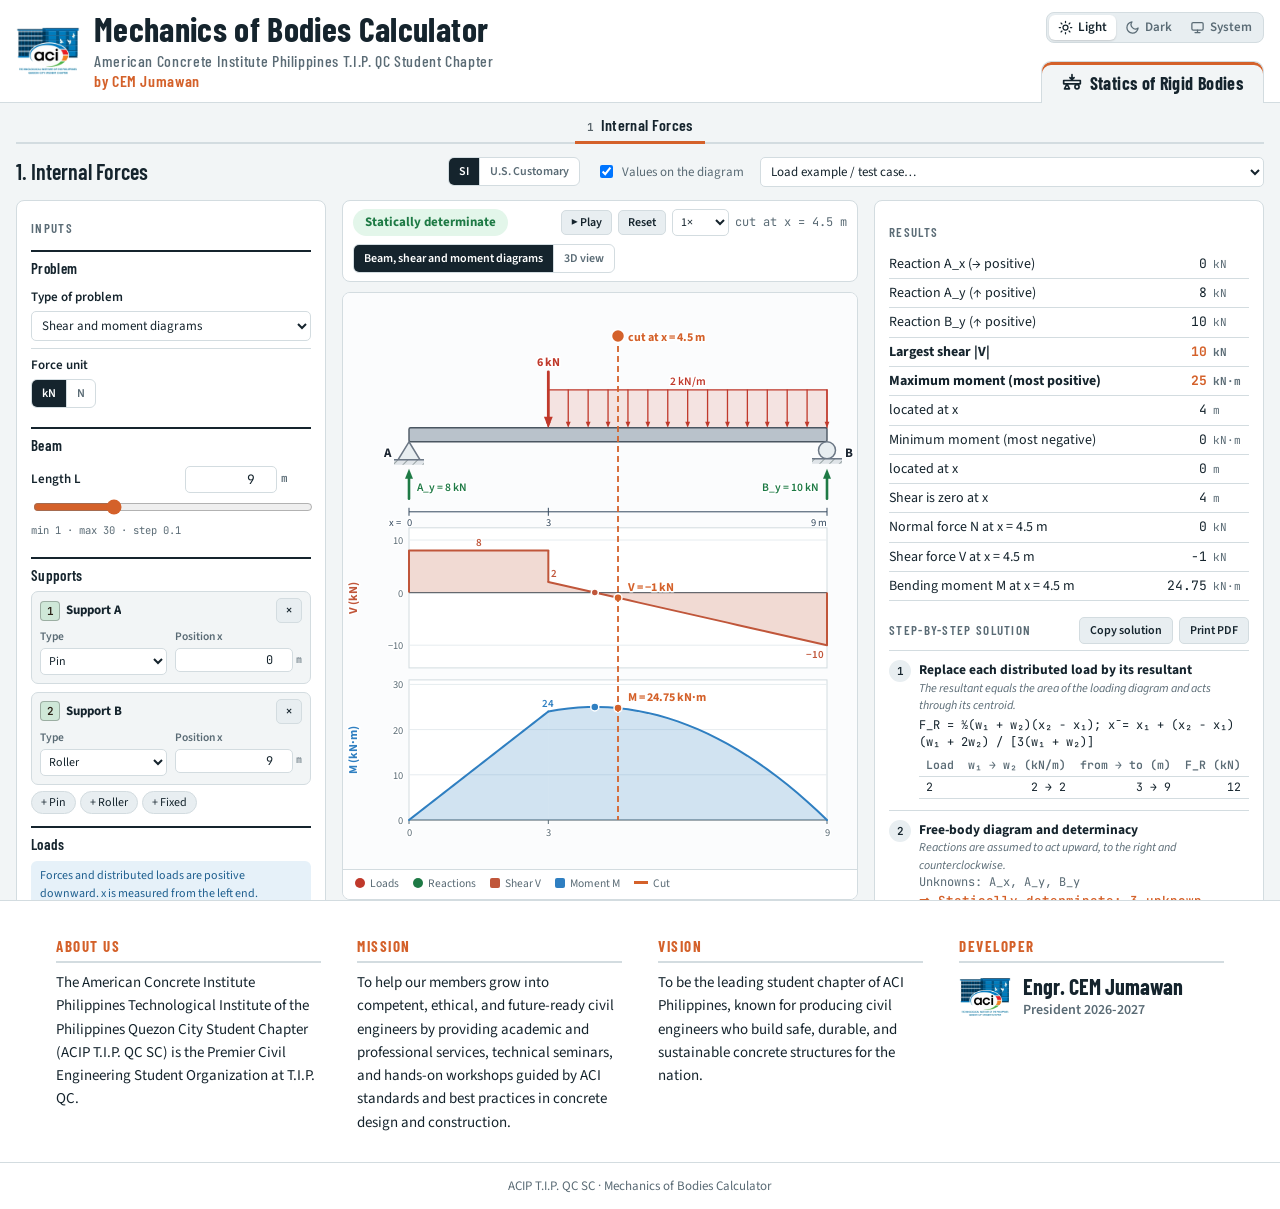
==== index.html @ 612874cf "Shell, shared kit and the Internal Forces pilot module Shell page with the ACIP T.I.P. QC SC brandin" ====
<!DOCTYPE html>
<html lang="en" data-theme="light">
<head>
<meta charset="utf-8">
<meta name="viewport" content="width=device-width, initial-scale=1, viewport-fit=cover">
<script>
/* Theme: light by default; the viewer can pick Dark or System (follows the device). */
(function () { var m = 'light'; try { m = localStorage.getItem('mob.theme') || 'light'; } catch (e) {}
  if (m === 'system') document.documentElement.removeAttribute('data-theme');
  else document.documentElement.setAttribute('data-theme', m === 'dark' ? 'dark' : 'light'); })();
</script>
<title>Mechanics of Bodies Calculator</title>
<link rel="preconnect" href="https://fonts.googleapis.com">
<link rel="preconnect" href="https://fonts.gstatic.com" crossorigin>
<link rel="stylesheet" href="https://fonts.googleapis.com/css2?family=Barlow+Condensed:wght@500;600;700&family=Source+Sans+3:wght@400;600;700&display=swap">
<style>
:root {
  --paper: #f2f5f6; --panel: #ffffff; --ink: #15242d; --muted: #5a6b75; --rule: #d3dce0;
  --accent: #d4612a; --accent-ink: #ffffff; --tab-bg: #e8eef1;
  --f-display: "Barlow Condensed", "Arial Narrow", Arial, sans-serif;
  --f-body: "Source Sans 3", "Segoe UI", system-ui, sans-serif;
  color-scheme: light;
}
@media (prefers-color-scheme: dark) {
  :root:not([data-theme="light"]) {
    --paper: #0e161b; --panel: #142029; --ink: #e1eaee; --muted: #93a5af; --rule: #263642;
    --accent: #f08a50; --accent-ink: #1a0d05; --tab-bg: #1c2b36; color-scheme: dark;
  }
}
:root[data-theme="dark"] {
  --paper: #0e161b; --panel: #142029; --ink: #e1eaee; --muted: #93a5af; --rule: #263642;
  --accent: #f08a50; --accent-ink: #1a0d05; --tab-bg: #1c2b36; color-scheme: dark;
}
* { box-sizing: border-box; }
html, body { margin: 0; }
body { background: var(--paper); color: var(--ink); font-family: var(--f-body); }
/* The header and solver fill the first screen; the footer sits below it. */
.shell { display: flex; flex-direction: column; height: 100vh; height: 100dvh; }
header.app {
  display: flex; align-items: center; gap: 12px 20px; flex-wrap: wrap;
  padding: 12px max(16px, env(safe-area-inset-right, 0px)) 0 max(16px, env(safe-area-inset-left, 0px));
  padding-top: max(12px, env(safe-area-inset-top, 0px));
  background: var(--panel); border-bottom: 1px solid var(--rule);
}
.brand { display: flex; align-items: center; gap: 14px; min-width: 0; padding-bottom: 12px; margin-right: auto; }
.brand img { flex: none; width: 64px; height: 64px; display: block; object-fit: contain; }
.brand h1 { margin: 0; font-family: var(--f-display); font-weight: 700; font-size: clamp(22px, 3vw, 34px); line-height: 1.02; letter-spacing: 0.01em; text-wrap: balance; }
.brand p.by { margin-top: 1px; color: var(--accent); font-weight: 600; }
.brand p { margin: 4px 0 0; font-family: var(--f-display); font-weight: 500; font-size: clamp(13px, 1.4vw, 16px); letter-spacing: 0.04em; color: var(--muted); }
.side { flex: 1 1 auto; display: flex; flex-direction: column; align-items: flex-end; justify-content: space-between; gap: 10px; align-self: stretch; }
.theme { display: inline-flex; border: 1px solid var(--rule); border-radius: 8px; padding: 2px; background: var(--tab-bg); }
.theme button {
  display: inline-flex; align-items: center; gap: 5px; border: 0; border-radius: 6px; background: transparent;
  color: var(--muted); font: 600 13px/1 var(--f-body); padding: 5px 9px; cursor: pointer;
}
.theme button svg { width: 15px; height: 15px; flex: none; }
.theme button:hover { color: var(--ink); }
.theme button[aria-checked="true"] { background: var(--panel); color: var(--ink); box-shadow: 0 1px 2px rgba(0,0,0,.15); }
.theme button:focus-visible { outline: 2px solid var(--accent); outline-offset: 1px; }
nav.disc { display: flex; gap: 6px; align-self: flex-end; }
nav.disc button[hidden] { display: none; }
nav.disc button {
  font-family: var(--f-display); font-weight: 700; font-size: 18px; letter-spacing: 0.02em;
  border: 1px solid var(--rule); border-bottom: 0; border-radius: 10px 10px 0 0;
  background: var(--tab-bg); color: var(--muted); padding: 10px 20px 9px; cursor: pointer;
  display: flex; align-items: center; gap: 8px; position: relative; top: 1px;
}
nav.disc button svg { width: 20px; height: 20px; flex: none; }
nav.disc button:hover { color: var(--ink); }
nav.disc button[aria-selected="true"] { background: var(--paper); color: var(--ink); box-shadow: inset 0 3px 0 var(--accent); }
nav.disc button:focus-visible { outline: 2px solid var(--accent); outline-offset: 2px; }
nav.disc .short { display: none; }
/* Wide screens: the theme switch sits in the top-right corner, so the discipline tabs can wrap onto their own row. */
@media (min-width: 721px) {
  header.app { position: relative; }
  .theme { position: absolute; top: max(12px, env(safe-area-inset-top, 0px)); right: max(16px, env(safe-area-inset-right, 0px)); }
  .brand { max-width: calc(100% - 290px); }
  .side { justify-content: flex-end; min-height: 40px; }
}
@media (max-width: 1240px) { nav.disc button { font-size: 16px; padding: 9px 13px 8px; } }
main { flex: 1; position: relative; min-height: 0; }
main iframe { position: absolute; inset: 0; width: 100%; height: 100%; border: 0; display: block; background: var(--paper); }
main iframe[hidden] { display: none; }
footer.site { background: var(--panel); border-top: 1px solid var(--rule); color: var(--ink); }
footer.site .inner {
  max-width: 1200px; margin: 0 auto; display: grid; gap: 28px 36px;
  grid-template-columns: repeat(auto-fit, minmax(240px, 1fr));
  padding: 36px max(16px, env(safe-area-inset-right, 0px)) 28px max(16px, env(safe-area-inset-left, 0px));
}
footer.site section { min-width: 0; }
footer.site h2 {
  margin: 0 0 8px; font-family: var(--f-display); font-weight: 700; font-size: 15px;
  letter-spacing: 0.1em; text-transform: uppercase; color: var(--accent);
  padding-bottom: 6px; border-bottom: 2px solid var(--rule);
}
footer.site p { margin: 0; font-size: 15px; line-height: 1.55; color: var(--ink); }
footer.site .dev { display: flex; align-items: center; gap: 12px; }
footer.site .dev img { flex: none; width: 52px; height: 52px; object-fit: contain; }
footer.site .dev .name { font-family: var(--f-display); font-weight: 700; font-size: 22px; line-height: 1.1; }
footer.site .dev .role { color: var(--muted); font-weight: 600; font-size: 14px; margin-top: 2px; }
footer.site .base {
  border-top: 1px solid var(--rule); color: var(--muted); font-size: 13px; text-align: center;
  padding: 14px 16px calc(14px + env(safe-area-inset-bottom, 0px));
}
@media (max-width: 720px) {
  .brand img { width: 52px; height: 52px; }
  .side { width: 100%; }
  nav.disc { width: 100%; }
  nav.disc button { flex: 1; justify-content: center; font-size: 16px; padding: 9px 8px 8px; white-space: nowrap; }
  nav.disc button svg { display: none; }
  nav.disc .full { display: none; } nav.disc .short { display: inline; }
  .shell { height: auto; min-height: 100dvh; }
  /* On phones the solver frame is sized to its whole content (see fitFrames below), so the page
     scrolls as one and the footer follows the solver. A swipe inside a frame never scrolls the
     page on iOS or Android, so a fixed-height frame hid the footer. */
  main { flex: none; height: auto; }
  main iframe { position: static; height: 80vh; height: 80dvh; }
  footer.site .inner { padding-top: 28px; gap: 24px; }
}
</style>
</head>
<body>
<div class="shell">
<header class="app">
  <div class="brand">
    <img src="logo.png" width="64" height="64" alt="ACI Philippines T.I.P. Quezon City Student Chapter logo">
    <div>
      <h1>Mechanics of Bodies Calculator</h1>
      <p>American Concrete Institute Philippines T.I.P. QC Student Chapter</p>
      <p class="by">by CEM Jumawan</p>
    </div>
  </div>
  <div class="side">
  <div class="theme" role="radiogroup" aria-label="Colour theme">
    <button type="button" role="radio" data-mode="light" aria-checked="false" title="Light theme">
      <svg viewBox="0 0 24 24" fill="none" stroke="currentColor" stroke-width="2" stroke-linecap="round" aria-hidden="true"><circle cx="12" cy="12" r="4"/><path d="M12 2v2M12 20v2M4.9 4.9l1.4 1.4M17.7 17.7l1.4 1.4M2 12h2M20 12h2M4.9 19.1l1.4-1.4M17.7 6.3l1.4-1.4"/></svg>Light</button>
    <button type="button" role="radio" data-mode="dark" aria-checked="false" title="Dark theme">
      <svg viewBox="0 0 24 24" fill="none" stroke="currentColor" stroke-width="2" stroke-linecap="round" stroke-linejoin="round" aria-hidden="true"><path d="M21 12.8A9 9 0 1 1 11.2 3a7 7 0 0 0 9.8 9.8z"/></svg>Dark</button>
    <button type="button" role="radio" data-mode="system" aria-checked="false" title="Follow the device setting">
      <svg viewBox="0 0 24 24" fill="none" stroke="currentColor" stroke-width="2" stroke-linecap="round" stroke-linejoin="round" aria-hidden="true"><rect x="3" y="4" width="18" height="12" rx="2"/><path d="M8 20h8M12 16v4"/></svg>System</button>
  </div>
  <nav class="disc" role="tablist" aria-label="Discipline">
    <button role="tab" id="tab-statics" aria-controls="pane-statics" data-pane="statics">
      <svg viewBox="0 0 24 24" fill="none" stroke="currentColor" stroke-width="2" stroke-linecap="round" stroke-linejoin="round" aria-hidden="true"><path d="M2 9h20v4H2z"/><path d="M6 13l-3 6h6z"/><circle cx="18" cy="16.5" r="2.5"/><path d="M12 2v6m-2.5-2.5L12 8l2.5-2.5"/></svg>
      <span class="full">Statics of Rigid Bodies</span><span class="short">Statics</span>
    </button>
    <button role="tab" id="tab-dynamics" aria-controls="pane-dynamics" data-pane="dynamics" hidden>
      <svg viewBox="0 0 24 24" fill="none" stroke="currentColor" stroke-width="2" stroke-linecap="round" stroke-linejoin="round" aria-hidden="true"><circle cx="8" cy="15" r="5"/><path d="M14 6h8M16 10h6M3 21h18"/><path d="M19 3.5L22 6l-3 2.5"/></svg>
      <span class="full">Dynamics of Rigid Bodies</span><span class="short">Dynamics</span>
    </button>
    <button role="tab" id="tab-mdb" aria-controls="pane-mdb" data-pane="mdb" hidden>
      <svg viewBox="0 0 24 24" fill="none" stroke="currentColor" stroke-width="2" stroke-linecap="round" stroke-linejoin="round" aria-hidden="true"><path d="M3 8c6 5 12 5 18 0"/><path d="M3 12c6 5 12 5 18 0"/><path d="M3 8v4M21 8v4"/><path d="M12 15v6m-2.5-2.5L12 21l2.5-2.5"/></svg>
      <span class="full">Mechanics of Deformable Bodies</span><span class="short">Deformable</span>
    </button>
  </nav>
  </div>
</header>
<main>
  <iframe id="pane-statics" role="tabpanel" aria-labelledby="tab-statics" title="Statics of Rigid Bodies solver" data-src="st/index.html" hidden></iframe>
  <iframe id="pane-dynamics" role="tabpanel" aria-labelledby="tab-dynamics" title="Dynamics of Rigid Bodies solver" data-src="dy/index.html" hidden></iframe>
  <iframe id="pane-mdb" role="tabpanel" aria-labelledby="tab-mdb" title="Mechanics of Deformable Bodies solver" data-src="md/index.html" hidden></iframe>
</main>
</div>
<footer class="site">
  <div class="inner">
    <section aria-labelledby="ft-about">
      <h2 id="ft-about">About Us</h2>
      <p>The American Concrete Institute Philippines Technological Institute of the Philippines Quezon City Student Chapter (ACIP T.I.P. QC SC) is the Premier Civil Engineering Student Organization at T.I.P. QC.</p>
    </section>
    <section aria-labelledby="ft-mission">
      <h2 id="ft-mission">Mission</h2>
      <p>To help our members grow into competent, ethical, and future-ready civil engineers by providing academic and professional services, technical seminars, and hands-on workshops guided by ACI standards and best practices in concrete design and construction.</p>
    </section>
    <section aria-labelledby="ft-vision">
      <h2 id="ft-vision">Vision</h2>
      <p>To be the leading student chapter of ACI Philippines, known for producing civil engineers who build safe, durable, and sustainable concrete structures for the nation.</p>
    </section>
    <section aria-labelledby="ft-dev">
      <h2 id="ft-dev">Developer</h2>
      <div class="dev">
        <img src="logo.png" width="52" height="52" alt="">
        <div>
          <div class="name">Engr. CEM Jumawan</div>
          <div class="role">President 2026-2027</div>
        </div>
      </div>
    </section>
  </div>
  <div class="base">ACIP T.I.P. QC SC · Mechanics of Bodies Calculator</div>
</footer>
<script>
(function () {
  'use strict';
  var KEY = 'mob.tab';
  // A discipline tab stays hidden until its solver is built.
  var tabs = Array.prototype.slice.call(document.querySelectorAll('nav.disc button')).filter(function (b) { return !b.hidden; });
  var ids = tabs.map(function (b) { return b.dataset.pane; });
  function store(v) { try { localStorage.setItem(KEY, v); } catch (e) {} }
  function stored() { try { return localStorage.getItem(KEY); } catch (e) { return null; } }

  // Pass the page theme (light/dark override) to the embedded solvers.
  function syncTheme(fr) {
    try {
      var d = fr.contentDocument && fr.contentDocument.documentElement; if (!d) return;
      var t = document.documentElement.getAttribute('data-theme');
      if (t) d.setAttribute('data-theme', t); else d.removeAttribute('data-theme');
    } catch (e) {}
  }
  function frames() { return Array.prototype.slice.call(document.querySelectorAll('main iframe')); }

  // Phones: grow the visible solver frame to the height of its content, so the solver scrolls with
  // the page and About Us / Mission / Vision / Developer are reached by scrolling down.
  var phone = window.matchMedia('(max-width: 720px)');
  function fit(fr) {
    try {
      var d = fr.contentDocument; if (!d || !d.documentElement || !d.body) return;
      // The solvers size some panels with vh; inside a content-sized frame that would track the
      // frame, so hand them the phone's own viewport height instead.
      d.documentElement.style.setProperty('--vh', (window.innerHeight / 100) + 'px');
      if (!phone.matches) { fr.style.height = ''; return; }
      if (fr.hidden) return;
      var h = Math.ceil(d.documentElement.getBoundingClientRect().height);
      if (h > 0 && Math.abs(h - fr.offsetHeight) > 1) fr.style.height = h + 'px';
    } catch (e) {}
  }
  function fitFrames() { frames().forEach(fit); }
  function watch(fr) {
    try {
      var w = fr.contentWindow, d = fr.contentDocument;
      if (!w || !d || fr._watched === d) return;
      fr._watched = d;
      if (w.ResizeObserver) new w.ResizeObserver(function () { fit(fr); }).observe(d.body);
      fit(fr);
    } catch (e) {}
  }
  window.addEventListener('resize', fitFrames);
  if (phone.addEventListener) phone.addEventListener('change', fitFrames); else if (phone.addListener) phone.addListener(fitFrames);

  function select(id) {
    if (ids.indexOf(id) < 0) id = ids[0];
    tabs.forEach(function (b) {
      var on = b.dataset.pane === id;
      b.setAttribute('aria-selected', on ? 'true' : 'false');
      b.tabIndex = on ? 0 : -1;
    });
    frames().forEach(function (fr) {
      var on = fr.id === 'pane-' + id;
      if (on && !fr.getAttribute('src')) {
        fr.addEventListener('load', function () { syncTheme(fr); watch(fr); });
        fr.setAttribute('src', fr.dataset.src);
      }
      fr.hidden = !on;
      if (on) { try { fr.contentWindow && fr.contentWindow.dispatchEvent(new Event('resize')); } catch (e) {} fit(fr); }
    });
    store(id);
    if (location.hash !== '#' + id) { try { history.replaceState(null, '', '#' + id); } catch (e) {} }
  }

  tabs.forEach(function (b, i) {
    b.addEventListener('click', function () { select(b.dataset.pane); });
    b.addEventListener('keydown', function (e) {
      if (e.key !== 'ArrowRight' && e.key !== 'ArrowLeft') return;
      var n = tabs[(i + (e.key === 'ArrowRight' ? 1 : tabs.length - 1)) % tabs.length];
      n.focus(); select(n.dataset.pane);
    });
  });
  // Theme switcher: Light (default), Dark, or System (follows the device).
  var THEME_KEY = 'mob.theme';
  var modeBtns = Array.prototype.slice.call(document.querySelectorAll('.theme button'));
  function themeMode() { var m = null; try { m = localStorage.getItem(THEME_KEY); } catch (e) {} return (m === 'dark' || m === 'system') ? m : 'light'; }
  function setTheme(m, save) {
    var de = document.documentElement;
    if (m === 'system') de.removeAttribute('data-theme'); else de.setAttribute('data-theme', m);
    modeBtns.forEach(function (b) { var on = b.dataset.mode === m; b.setAttribute('aria-checked', on ? 'true' : 'false'); b.tabIndex = on ? 0 : -1; });
    if (save) { try { localStorage.setItem(THEME_KEY, m); } catch (e) {} }
  }
  modeBtns.forEach(function (b, i) {
    b.addEventListener('click', function () { setTheme(b.dataset.mode, true); });
    b.addEventListener('keydown', function (e) {
      if (e.key !== 'ArrowRight' && e.key !== 'ArrowLeft') return;
      e.preventDefault();
      var n = modeBtns[(i + (e.key === 'ArrowRight' ? 1 : modeBtns.length - 1)) % modeBtns.length];
      n.focus(); setTheme(n.dataset.mode, true);
    });
  });
  setTheme(themeMode(), false);

  new MutationObserver(function () { frames().forEach(syncTheme); })
    .observe(document.documentElement, { attributes: true, attributeFilter: ['data-theme'] });

  // The solvers hand generated PDFs to this page, which owns the viewer's download permission.
  // The PDF arrives as a Blob made inside the solver's frame; copy it into a Blob of this page
  // first, because the viewer's save call does not accept objects from another frame.
  window.MOB_save = async function (filename, blob) {
    var d = null;
    try { if (window.claude && typeof window.claude.use === 'function') d = await window.claude.use('downloads'); } catch (e) { d = null; }
    if (!d) return { status: 'none' };
    var buf = await blob.arrayBuffer();
    var tries = [
      function () { return new Blob([new Uint8Array(buf)], { type: 'application/pdf' }); },
      function () { var u = new Uint8Array(buf.byteLength); u.set(new Uint8Array(buf)); return u.buffer; }
    ];
    var code = 'unavailable';
    for (var i = 0; i < tries.length; i++) {
      try { await d.save({ filename: filename, data: tries[i]() }); return { status: 'saved' }; }
      catch (e) {
        code = (e && e.code) || 'unavailable';
        if (code === 'declined' || code === 'rate_limited') return { status: 'declined', code: code };
        if (code !== 'bad_request' && code !== 'transform_error') break;
      }
    }
    return { status: 'failed', code: code };
  };

  // Last resort: a plain download link clicked from this page.
  window.MOB_link = function (filename, blob) {
    try {
      var url = URL.createObjectURL(new Blob([blob], { type: 'application/pdf' }));
      var a = document.createElement('a'); a.href = url; a.download = filename; a.rel = 'noopener';
      document.body.appendChild(a); a.click(); a.remove();
      setTimeout(function () { URL.revokeObjectURL(url); }, 60000);
      return true;
    } catch (e) { return false; }
  };

  var start = (location.hash || '').slice(1) || stored() || ids[0];
  select(start);
})();
</script>
</body>
</html>
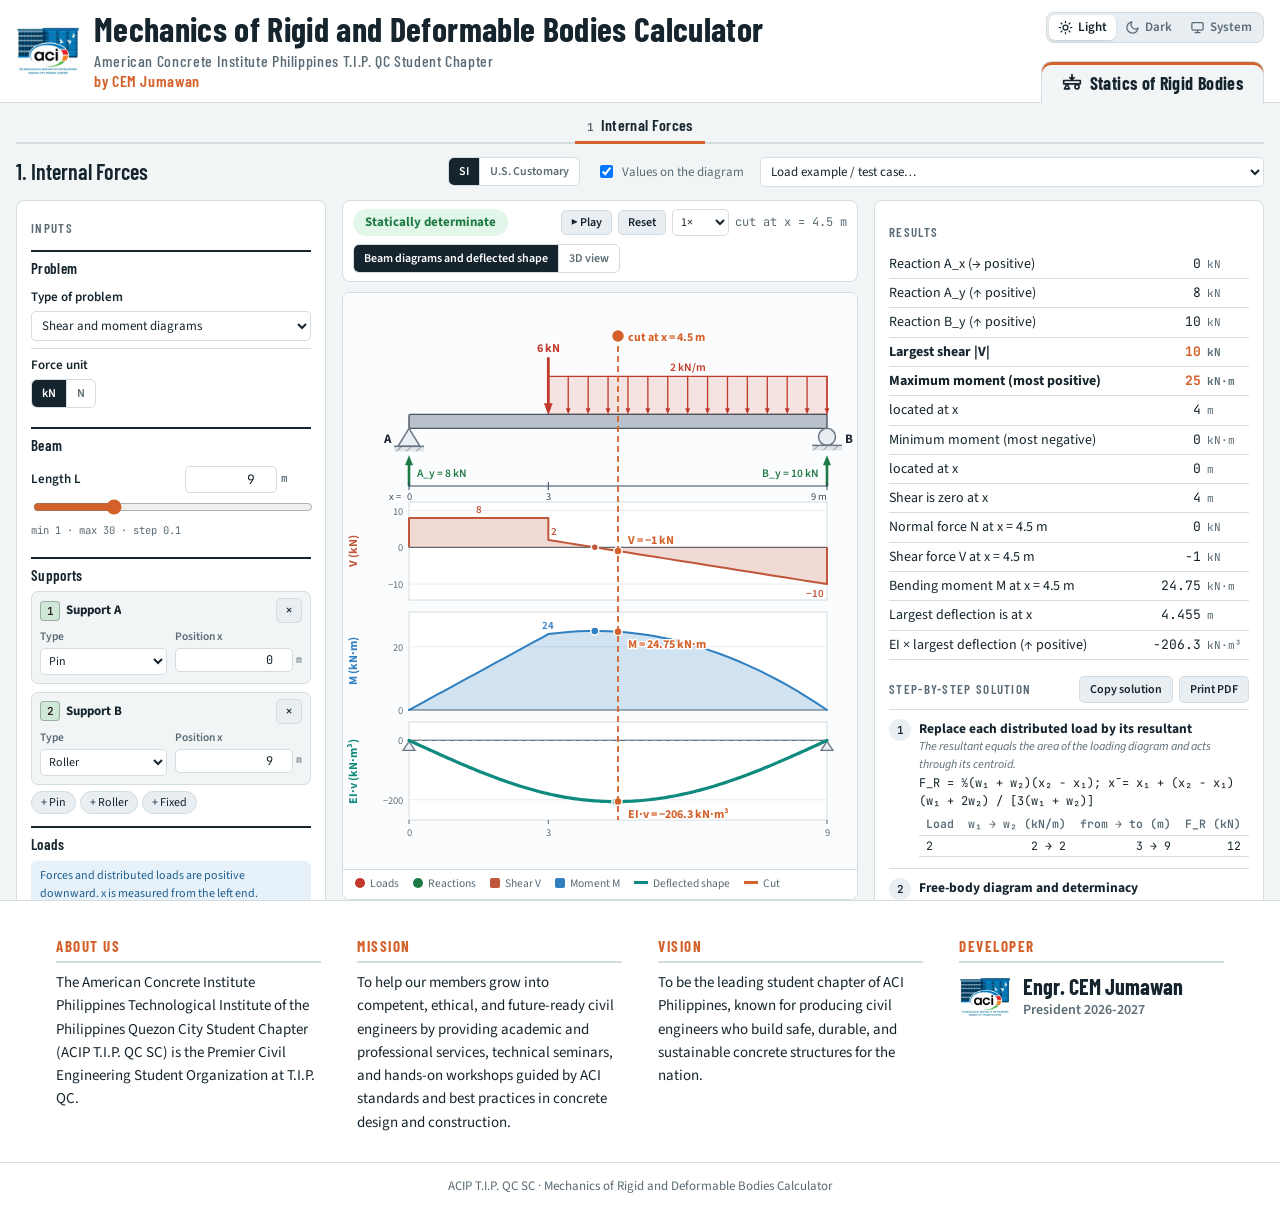
==== commit 95d7ff31: "Rename to Mechanics of Rigid and Deformable Bodies Calculator; add the deflected shape and its anima" ====
--- a/index.html
+++ b/index.html
@@ -9,7 +9,7 @@
   if (m === 'system') document.documentElement.removeAttribute('data-theme');
   else document.documentElement.setAttribute('data-theme', m === 'dark' ? 'dark' : 'light'); })();
 </script>
-<title>Mechanics of Bodies Calculator</title>
+<title>Mechanics of Rigid and Deformable Bodies Calculator</title>
 <link rel="preconnect" href="https://fonts.googleapis.com">
 <link rel="preconnect" href="https://fonts.gstatic.com" crossorigin>
 <link rel="stylesheet" href="https://fonts.googleapis.com/css2?family=Barlow+Condensed:wght@500;600;700&family=Source+Sans+3:wght@400;600;700&display=swap">
@@ -125,7 +125,7 @@
   <div class="brand">
     <img src="logo.png" width="64" height="64" alt="ACI Philippines T.I.P. Quezon City Student Chapter logo">
     <div>
-      <h1>Mechanics of Bodies Calculator</h1>
+      <h1>Mechanics of Rigid and Deformable Bodies Calculator</h1>
       <p>American Concrete Institute Philippines T.I.P. QC Student Chapter</p>
       <p class="by">by CEM Jumawan</p>
     </div>
@@ -186,7 +186,7 @@
       </div>
     </section>
   </div>
-  <div class="base">ACIP T.I.P. QC SC · Mechanics of Bodies Calculator</div>
+  <div class="base">ACIP T.I.P. QC SC · Mechanics of Rigid and Deformable Bodies Calculator</div>
 </footer>
 <script>
 (function () {
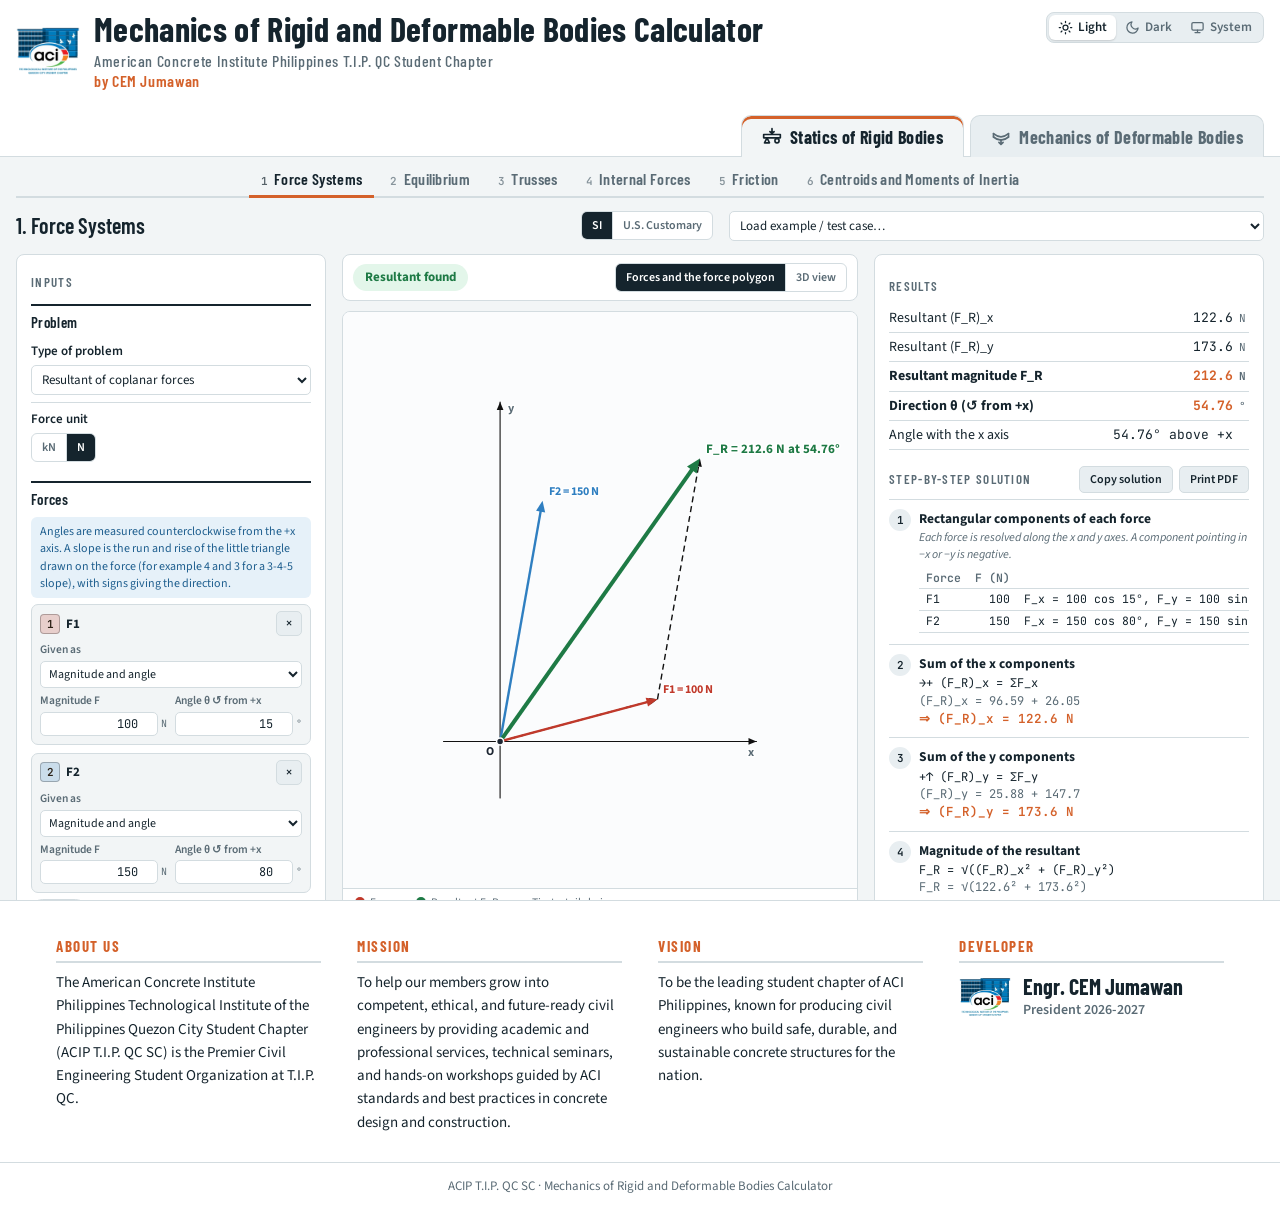
==== commit 45f3e905: "Add Mechanics of Deformable Bodies tab with Simple Stress and Strain Co-Authored-By: Claude Opus 5.5" ====
--- a/index.html
+++ b/index.html
@@ -148,7 +148,7 @@
       <svg viewBox="0 0 24 24" fill="none" stroke="currentColor" stroke-width="2" stroke-linecap="round" stroke-linejoin="round" aria-hidden="true"><circle cx="8" cy="15" r="5"/><path d="M14 6h8M16 10h6M3 21h18"/><path d="M19 3.5L22 6l-3 2.5"/></svg>
       <span class="full">Dynamics of Rigid Bodies</span><span class="short">Dynamics</span>
     </button>
-    <button role="tab" id="tab-mdb" aria-controls="pane-mdb" data-pane="mdb" hidden>
+    <button role="tab" id="tab-mdb" aria-controls="pane-mdb" data-pane="mdb">
       <svg viewBox="0 0 24 24" fill="none" stroke="currentColor" stroke-width="2" stroke-linecap="round" stroke-linejoin="round" aria-hidden="true"><path d="M3 8c6 5 12 5 18 0"/><path d="M3 12c6 5 12 5 18 0"/><path d="M3 8v4M21 8v4"/><path d="M12 15v6m-2.5-2.5L12 21l2.5-2.5"/></svg>
       <span class="full">Mechanics of Deformable Bodies</span><span class="short">Deformable</span>
     </button>
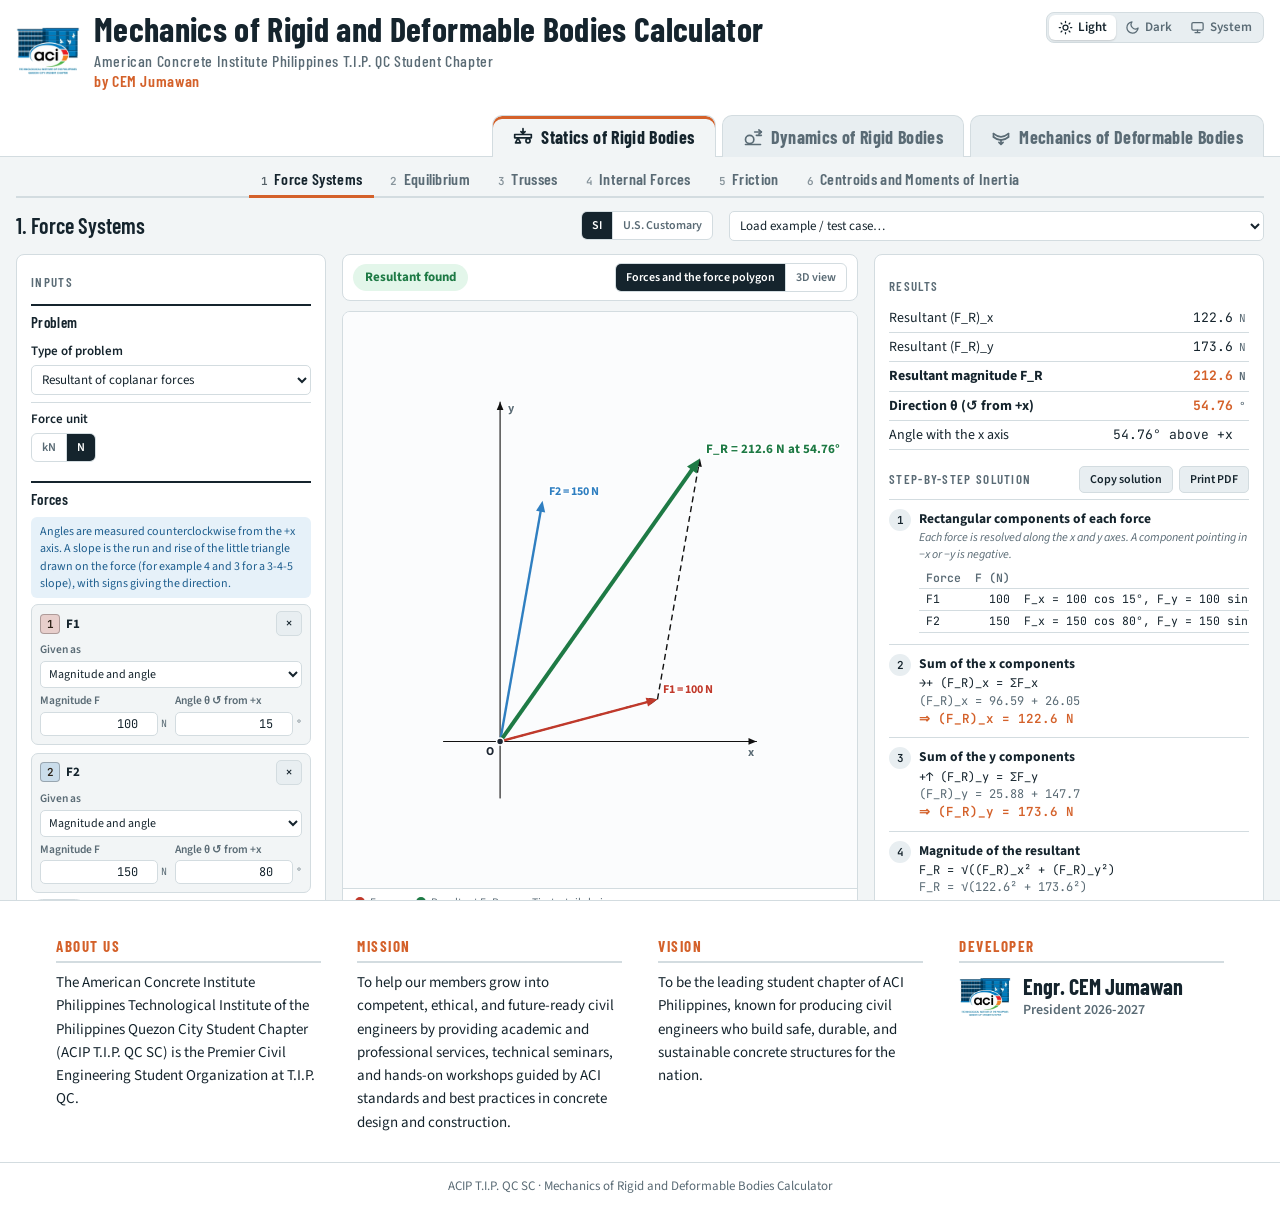
==== commit aabfb571: "Add Dynamics tab with Rectilinear Kinematics and Curvilinear Motion and Projectiles" ====
--- a/index.html
+++ b/index.html
@@ -144,7 +144,7 @@
       <svg viewBox="0 0 24 24" fill="none" stroke="currentColor" stroke-width="2" stroke-linecap="round" stroke-linejoin="round" aria-hidden="true"><path d="M2 9h20v4H2z"/><path d="M6 13l-3 6h6z"/><circle cx="18" cy="16.5" r="2.5"/><path d="M12 2v6m-2.5-2.5L12 8l2.5-2.5"/></svg>
       <span class="full">Statics of Rigid Bodies</span><span class="short">Statics</span>
     </button>
-    <button role="tab" id="tab-dynamics" aria-controls="pane-dynamics" data-pane="dynamics" hidden>
+    <button role="tab" id="tab-dynamics" aria-controls="pane-dynamics" data-pane="dynamics">
       <svg viewBox="0 0 24 24" fill="none" stroke="currentColor" stroke-width="2" stroke-linecap="round" stroke-linejoin="round" aria-hidden="true"><circle cx="8" cy="15" r="5"/><path d="M14 6h8M16 10h6M3 21h18"/><path d="M19 3.5L22 6l-3 2.5"/></svg>
       <span class="full">Dynamics of Rigid Bodies</span><span class="short">Dynamics</span>
     </button>
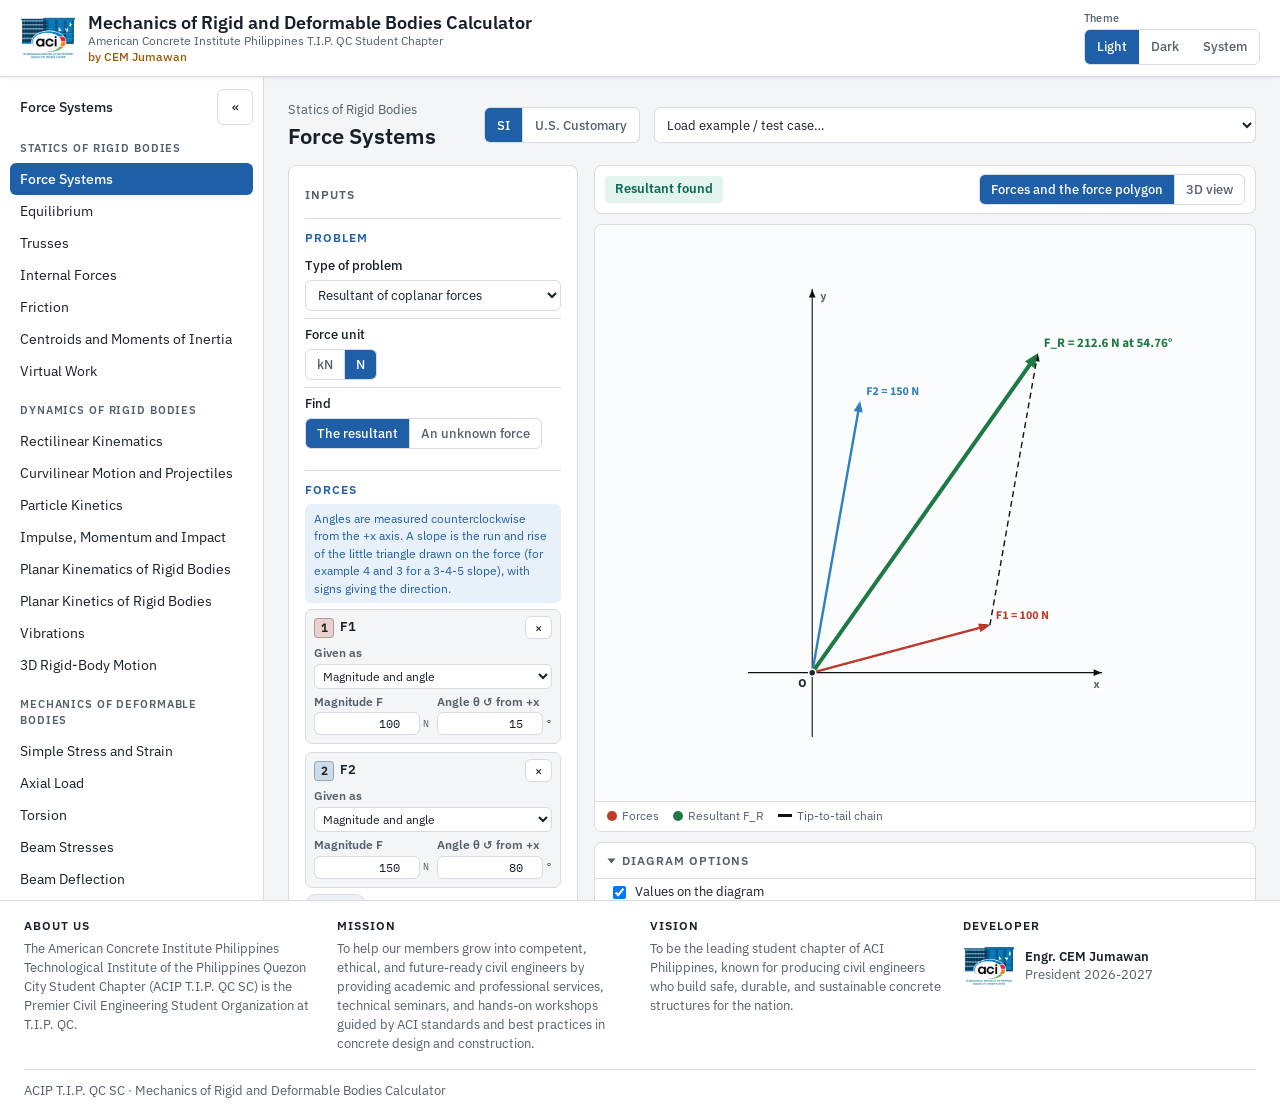
==== commit ce052246: "Restyle the header and interface after the Structural Analysis and Design Calculator Compact header " ====
--- a/index.html
+++ b/index.html
@@ -10,191 +10,220 @@
   else document.documentElement.setAttribute('data-theme', m === 'dark' ? 'dark' : 'light'); })();
 </script>
 <title>Mechanics of Rigid and Deformable Bodies Calculator</title>
-<link rel="preconnect" href="https://fonts.googleapis.com">
-<link rel="preconnect" href="https://fonts.gstatic.com" crossorigin>
-<link rel="stylesheet" href="https://fonts.googleapis.com/css2?family=Barlow+Condensed:wght@500;600;700&family=Source+Sans+3:wght@400;600;700&display=swap">
+<link rel="icon" type="image/png" href="logo.png">
 <style>
+/* IBM Plex, the typeface of the Structural Analysis and Design Calculator (vendor/fonts, SIL OFL). */
+@font-face{font-family:'IBM Plex Sans';font-style:normal;font-weight:400;font-display:swap;src:url('vendor/fonts/ibm-plex-sans-latin-400-normal.woff2') format('woff2');unicode-range:U+0000-00FF,U+0131,U+0152-0153,U+02BB-02BC,U+02C6,U+02DA,U+02DC,U+2000-206F,U+20AC,U+2122,U+2191,U+2193,U+2212,U+2215,U+FEFF,U+FFFD}
+@font-face{font-family:'IBM Plex Sans';font-style:normal;font-weight:500;font-display:swap;src:url('vendor/fonts/ibm-plex-sans-latin-500-normal.woff2') format('woff2');unicode-range:U+0000-00FF,U+0131,U+0152-0153,U+02BB-02BC,U+02C6,U+02DA,U+02DC,U+2000-206F,U+20AC,U+2122,U+2191,U+2193,U+2212,U+2215,U+FEFF,U+FFFD}
+@font-face{font-family:'IBM Plex Sans';font-style:normal;font-weight:600;font-display:swap;src:url('vendor/fonts/ibm-plex-sans-latin-600-normal.woff2') format('woff2');unicode-range:U+0000-00FF,U+0131,U+0152-0153,U+02BB-02BC,U+02C6,U+02DA,U+02DC,U+2000-206F,U+20AC,U+2122,U+2191,U+2193,U+2212,U+2215,U+FEFF,U+FFFD}
 :root {
-  --paper: #f2f5f6; --panel: #ffffff; --ink: #15242d; --muted: #5a6b75; --rule: #d3dce0;
-  --accent: #d4612a; --accent-ink: #ffffff; --tab-bg: #e8eef1;
-  --f-display: "Barlow Condensed", "Arial Narrow", Arial, sans-serif;
-  --f-body: "Source Sans 3", "Segoe UI", system-ui, sans-serif;
+  --paper: #f3f5f7; --panel: #ffffff; --ink: #16202b; --muted: #52606d; --rule: #d5dbe1;
+  --accent: #1f5fa8; --accent-ink: #ffffff; --tint: #e8f0fa; --brand: #9a5b00;
+  --sans: "IBM Plex Sans", "Segoe UI", system-ui, sans-serif;
   color-scheme: light;
 }
 @media (prefers-color-scheme: dark) {
   :root:not([data-theme="light"]) {
-    --paper: #0e161b; --panel: #142029; --ink: #e1eaee; --muted: #93a5af; --rule: #263642;
-    --accent: #f08a50; --accent-ink: #1a0d05; --tab-bg: #1c2b36; color-scheme: dark;
+    --paper: #0f151c; --panel: #18212b; --ink: #e6edf3; --muted: #9aa7b4; --rule: #2b3744;
+    --accent: #74acec; --accent-ink: #0f151c; --tint: #1d2c3d; --brand: #e9b44c; color-scheme: dark;
   }
 }
 :root[data-theme="dark"] {
-  --paper: #0e161b; --panel: #142029; --ink: #e1eaee; --muted: #93a5af; --rule: #263642;
-  --accent: #f08a50; --accent-ink: #1a0d05; --tab-bg: #1c2b36; color-scheme: dark;
+  --paper: #0f151c; --panel: #18212b; --ink: #e6edf3; --muted: #9aa7b4; --rule: #2b3744;
+  --accent: #74acec; --accent-ink: #0f151c; --tint: #1d2c3d; --brand: #e9b44c; color-scheme: dark;
 }
 * { box-sizing: border-box; }
+html { -webkit-text-size-adjust: 100%; }
 html, body { margin: 0; }
-body { background: var(--paper); color: var(--ink); font-family: var(--f-body); }
-/* The header and solver fill the first screen; the footer sits below it. */
+body { background: var(--paper); color: var(--ink); font-family: var(--sans); font-size: 15px; line-height: 1.45; }
+button:focus-visible { outline: 2px solid var(--accent); outline-offset: 2px; }
+[hidden] { display: none !important; }
+/* The header, module list and solver fill the first screen; the footer sits below it. */
 .shell { display: flex; flex-direction: column; height: 100vh; height: 100dvh; }
-header.app {
-  display: flex; align-items: center; gap: 12px 20px; flex-wrap: wrap;
-  padding: 12px max(16px, env(safe-area-inset-right, 0px)) 0 max(16px, env(safe-area-inset-left, 0px));
-  padding-top: max(12px, env(safe-area-inset-top, 0px));
-  background: var(--panel); border-bottom: 1px solid var(--rule);
-}
-.brand { display: flex; align-items: center; gap: 14px; min-width: 0; padding-bottom: 12px; margin-right: auto; }
-.brand img { flex: none; width: 64px; height: 64px; display: block; object-fit: contain; }
-.brand h1 { margin: 0; font-family: var(--f-display); font-weight: 700; font-size: clamp(22px, 3vw, 34px); line-height: 1.02; letter-spacing: 0.01em; text-wrap: balance; }
-.brand p.by { margin-top: 1px; color: var(--accent); font-weight: 600; }
-.brand p { margin: 4px 0 0; font-family: var(--f-display); font-weight: 500; font-size: clamp(13px, 1.4vw, 16px); letter-spacing: 0.04em; color: var(--muted); }
-.side { flex: 1 1 auto; display: flex; flex-direction: column; align-items: flex-end; justify-content: space-between; gap: 10px; align-self: stretch; }
-.theme { display: inline-flex; border: 1px solid var(--rule); border-radius: 8px; padding: 2px; background: var(--tab-bg); }
-.theme button {
-  display: inline-flex; align-items: center; gap: 5px; border: 0; border-radius: 6px; background: transparent;
-  color: var(--muted); font: 600 13px/1 var(--f-body); padding: 5px 9px; cursor: pointer;
-}
-.theme button svg { width: 15px; height: 15px; flex: none; }
-.theme button:hover { color: var(--ink); }
-.theme button[aria-checked="true"] { background: var(--panel); color: var(--ink); box-shadow: 0 1px 2px rgba(0,0,0,.15); }
-.theme button:focus-visible { outline: 2px solid var(--accent); outline-offset: 1px; }
-nav.disc { display: flex; gap: 6px; align-self: flex-end; }
-nav.disc button[hidden] { display: none; }
-nav.disc button {
-  font-family: var(--f-display); font-weight: 700; font-size: 18px; letter-spacing: 0.02em;
-  border: 1px solid var(--rule); border-bottom: 0; border-radius: 10px 10px 0 0;
-  background: var(--tab-bg); color: var(--muted); padding: 10px 20px 9px; cursor: pointer;
-  display: flex; align-items: center; gap: 8px; position: relative; top: 1px;
-}
-nav.disc button svg { width: 20px; height: 20px; flex: none; }
-nav.disc button:hover { color: var(--ink); }
-nav.disc button[aria-selected="true"] { background: var(--paper); color: var(--ink); box-shadow: inset 0 3px 0 var(--accent); }
-nav.disc button:focus-visible { outline: 2px solid var(--accent); outline-offset: 2px; }
-nav.disc .short { display: none; }
-/* Wide screens: the theme switch sits in the top-right corner, so the discipline tabs can wrap onto their own row. */
-@media (min-width: 721px) {
-  header.app { position: relative; }
-  .theme { position: absolute; top: max(12px, env(safe-area-inset-top, 0px)); right: max(16px, env(safe-area-inset-right, 0px)); }
-  .brand { max-width: calc(100% - 290px); }
-  .side { justify-content: flex-end; min-height: 40px; }
-}
-@media (max-width: 1240px) { nav.disc button { font-size: 16px; padding: 9px 13px 8px; } }
-main { flex: 1; position: relative; min-height: 0; }
+
+/* Header: logo and name on the left, controls with small labels on the right. */
+header.top {
+  position: relative; z-index: 20; flex: none;
+  display: flex; flex-wrap: wrap; align-items: center; justify-content: space-between; gap: 12px 20px;
+  padding: 10px max(20px, env(safe-area-inset-right, 0px)) 10px max(20px, env(safe-area-inset-left, 0px));
+  padding-top: max(10px, env(safe-area-inset-top, 0px));
+  background: var(--panel); border-bottom: 1px solid var(--rule); box-shadow: 0 1px 4px rgba(22, 32, 43, .08);
+}
+.brand { display: flex; align-items: center; gap: 12px; min-width: 0; text-decoration: none; color: inherit; }
+.brand img { flex: none; height: 56px; width: 56px; object-fit: contain; display: block; }
+.brand h1 { margin: 0; font-size: 18px; font-weight: 600; line-height: 1.2; }
+.brand p { margin: 0; font-size: 12px; line-height: 1.3; color: var(--muted); }
+.brand p.by { color: var(--brand); font-weight: 500; }
+.ctrls { display: flex; flex-wrap: wrap; gap: 10px 14px; align-items: flex-end; }
+.ctrl { display: flex; flex-direction: column; gap: 3px; font-size: 11px; font-weight: 500; letter-spacing: .02em; color: var(--muted); }
+.seg { display: inline-flex; border: 1px solid var(--rule); border-radius: 6px; overflow: hidden; height: 36px; }
+.seg button { font: inherit; font-size: 13px; font-weight: 500; color: var(--muted); background: var(--panel); border: 0; padding: 0 12px; min-width: 44px; cursor: pointer; }
+.seg button:hover { color: var(--ink); }
+.seg button[aria-checked="true"] { background: var(--accent); color: var(--accent-ink); }
+
+/* Module list down the left side, grouped by course. */
+.body { flex: 1; min-height: 0; display: flex; }
+nav.side {
+  flex: none; width: 264px; overflow-y: auto; overscroll-behavior: contain;
+  background: var(--panel); border-right: 1px solid var(--rule); padding: 12px 10px 20px;
+}
+.sidetop { display: flex; align-items: center; gap: 8px; }
+.sidetop .cur { flex: 1; min-width: 0; font-size: 14px; font-weight: 500; padding: 0 10px; color: var(--ink); white-space: nowrap; overflow: hidden; text-overflow: ellipsis; }
+.sidebtn {
+  flex: none; height: 36px; min-width: 36px; padding: 0 10px; border: 1px solid var(--rule); border-radius: 6px;
+  background: var(--panel); color: var(--ink); font: inherit; font-size: 13px; font-weight: 500; cursor: pointer;
+}
+.sidebtn:hover { border-color: var(--accent); color: var(--accent); }
+#navToggle { display: none; }
+.navhead { font-size: 11px; font-weight: 600; letter-spacing: .08em; text-transform: uppercase; color: var(--muted); padding: 16px 10px 6px; }
+.navitem {
+  width: 100%; display: flex; align-items: center; gap: 8px; min-height: 32px; padding: 6px 10px;
+  font: inherit; font-size: 14px; line-height: 1.3; text-align: left; color: var(--ink);
+  background: transparent; border: 0; border-radius: 6px; cursor: pointer;
+}
+.navitem:hover { background: var(--tint); }
+.navitem[aria-current="page"] { background: var(--accent); color: var(--accent-ink); font-weight: 500; }
+.railonly { display: none; flex-direction: column; gap: 6px; margin-top: 10px; }
+.railic {
+  width: 36px; height: 36px; border-radius: 6px; border: 1px solid var(--rule); background: var(--panel); color: var(--ink);
+  font: inherit; font-size: 11px; font-weight: 600; cursor: pointer; display: flex; align-items: center; justify-content: center;
+}
+.railic:hover { border-color: var(--accent); color: var(--accent); }
+.railic.on { background: var(--accent); border-color: var(--accent); color: var(--accent-ink); }
+nav.side.rail { width: 57px; }
+nav.side.rail .navlist, nav.side.rail .cur { display: none; }
+nav.side.rail .railonly { display: flex; }
+
+main { flex: 1; position: relative; min-width: 0; min-height: 0; }
 main iframe { position: absolute; inset: 0; width: 100%; height: 100%; border: 0; display: block; background: var(--paper); }
-main iframe[hidden] { display: none; }
-footer.site { background: var(--panel); border-top: 1px solid var(--rule); color: var(--ink); }
-footer.site .inner {
-  max-width: 1200px; margin: 0 auto; display: grid; gap: 28px 36px;
-  grid-template-columns: repeat(auto-fit, minmax(240px, 1fr));
-  padding: 36px max(16px, env(safe-area-inset-right, 0px)) 28px max(16px, env(safe-area-inset-left, 0px));
-}
-footer.site section { min-width: 0; }
-footer.site h2 {
-  margin: 0 0 8px; font-family: var(--f-display); font-weight: 700; font-size: 15px;
-  letter-spacing: 0.1em; text-transform: uppercase; color: var(--accent);
-  padding-bottom: 6px; border-bottom: 2px solid var(--rule);
-}
-footer.site p { margin: 0; font-size: 15px; line-height: 1.55; color: var(--ink); }
-footer.site .dev { display: flex; align-items: center; gap: 12px; }
-footer.site .dev img { flex: none; width: 52px; height: 52px; object-fit: contain; }
-footer.site .dev .name { font-family: var(--f-display); font-weight: 700; font-size: 22px; line-height: 1.1; }
-footer.site .dev .role { color: var(--muted); font-weight: 600; font-size: 14px; margin-top: 2px; }
-footer.site .base {
-  border-top: 1px solid var(--rule); color: var(--muted); font-size: 13px; text-align: center;
-  padding: 14px 16px calc(14px + env(safe-area-inset-bottom, 0px));
-}
+
+/* Footer */
+footer.foot { background: var(--panel); border-top: 1px solid var(--rule); color: var(--muted); font-size: 13px; padding: 16px 24px calc(16px + env(safe-area-inset-bottom, 0px)); }
+.footgrid { display: grid; grid-template-columns: repeat(auto-fit, minmax(220px, 1fr)); gap: 20px; }
+footer.foot h4 { margin: 0 0 6px; font-size: 12px; letter-spacing: .08em; text-transform: uppercase; color: var(--ink); }
+footer.foot p { margin: 0; }
+footer.foot .dev { display: flex; gap: 10px; align-items: center; }
+footer.foot .dev img { height: 52px; width: 52px; object-fit: contain; }
+footer.foot .dev strong { color: var(--ink); }
+.footbase { border-top: 1px solid var(--rule); margin-top: 16px; padding-top: 12px; display: flex; flex-wrap: wrap; gap: 6px 24px; justify-content: space-between; }
+
+@media (max-width: 900px) { nav.side { width: 228px; } }
 @media (max-width: 720px) {
-  .brand img { width: 52px; height: 52px; }
-  .side { width: 100%; }
-  nav.disc { width: 100%; }
-  nav.disc button { flex: 1; justify-content: center; font-size: 16px; padding: 9px 8px 8px; white-space: nowrap; }
-  nav.disc button svg { display: none; }
-  nav.disc .full { display: none; } nav.disc .short { display: inline; }
+  header.top { padding: 10px 12px; }
+  .brand h1 { font-size: 16px; }
+  .brand img { width: 48px; height: 48px; }
   .shell { height: auto; min-height: 100dvh; }
-  /* On phones the solver frame is sized to its whole content (see fitFrames below), so the page
+  .body { flex-direction: column; }
+  /* Phones: the module list folds into a "Modules" button above the solver. */
+  nav.side, nav.side.rail { width: auto; overflow: visible; border-right: 0; border-bottom: 1px solid var(--rule); padding: 8px 12px; }
+  nav.side.rail .navlist, nav.side.rail .cur { display: block; }
+  nav.side .railonly, #railBtn { display: none !important; }
+  #navToggle { display: inline-block; }
+  .sidetop .cur { padding: 0 4px; }
+  nav.side:not(.open) .navlist { display: none; }
+  .navlist { padding-bottom: 8px; }
+  /* On phones the solver frame is sized to its whole content (see fit below), so the page
      scrolls as one and the footer follows the solver. A swipe inside a frame never scrolls the
      page on iOS or Android, so a fixed-height frame hid the footer. */
   main { flex: none; height: auto; }
   main iframe { position: static; height: 80vh; height: 80dvh; }
-  footer.site .inner { padding-top: 28px; gap: 24px; }
 }
 </style>
 </head>
 <body>
 <div class="shell">
-<header class="app">
+<header class="top">
   <div class="brand">
-    <img src="logo.png" width="64" height="64" alt="ACI Philippines T.I.P. Quezon City Student Chapter logo">
+    <img src="logo.png" width="56" height="56" alt="ACI Philippines T.I.P. Quezon City Student Chapter logo">
     <div>
       <h1>Mechanics of Rigid and Deformable Bodies Calculator</h1>
       <p>American Concrete Institute Philippines T.I.P. QC Student Chapter</p>
       <p class="by">by CEM Jumawan</p>
     </div>
   </div>
-  <div class="side">
-  <div class="theme" role="radiogroup" aria-label="Colour theme">
-    <button type="button" role="radio" data-mode="light" aria-checked="false" title="Light theme">
-      <svg viewBox="0 0 24 24" fill="none" stroke="currentColor" stroke-width="2" stroke-linecap="round" aria-hidden="true"><circle cx="12" cy="12" r="4"/><path d="M12 2v2M12 20v2M4.9 4.9l1.4 1.4M17.7 17.7l1.4 1.4M2 12h2M20 12h2M4.9 19.1l1.4-1.4M17.7 6.3l1.4-1.4"/></svg>Light</button>
-    <button type="button" role="radio" data-mode="dark" aria-checked="false" title="Dark theme">
-      <svg viewBox="0 0 24 24" fill="none" stroke="currentColor" stroke-width="2" stroke-linecap="round" stroke-linejoin="round" aria-hidden="true"><path d="M21 12.8A9 9 0 1 1 11.2 3a7 7 0 0 0 9.8 9.8z"/></svg>Dark</button>
-    <button type="button" role="radio" data-mode="system" aria-checked="false" title="Follow the device setting">
-      <svg viewBox="0 0 24 24" fill="none" stroke="currentColor" stroke-width="2" stroke-linecap="round" stroke-linejoin="round" aria-hidden="true"><rect x="3" y="4" width="18" height="12" rx="2"/><path d="M8 20h8M12 16v4"/></svg>System</button>
-  </div>
-  <nav class="disc" role="tablist" aria-label="Discipline">
-    <button role="tab" id="tab-statics" aria-controls="pane-statics" data-pane="statics">
-      <svg viewBox="0 0 24 24" fill="none" stroke="currentColor" stroke-width="2" stroke-linecap="round" stroke-linejoin="round" aria-hidden="true"><path d="M2 9h20v4H2z"/><path d="M6 13l-3 6h6z"/><circle cx="18" cy="16.5" r="2.5"/><path d="M12 2v6m-2.5-2.5L12 8l2.5-2.5"/></svg>
-      <span class="full">Statics of Rigid Bodies</span><span class="short">Statics</span>
-    </button>
-    <button role="tab" id="tab-dynamics" aria-controls="pane-dynamics" data-pane="dynamics">
-      <svg viewBox="0 0 24 24" fill="none" stroke="currentColor" stroke-width="2" stroke-linecap="round" stroke-linejoin="round" aria-hidden="true"><circle cx="8" cy="15" r="5"/><path d="M14 6h8M16 10h6M3 21h18"/><path d="M19 3.5L22 6l-3 2.5"/></svg>
-      <span class="full">Dynamics of Rigid Bodies</span><span class="short">Dynamics</span>
-    </button>
-    <button role="tab" id="tab-mdb" aria-controls="pane-mdb" data-pane="mdb">
-      <svg viewBox="0 0 24 24" fill="none" stroke="currentColor" stroke-width="2" stroke-linecap="round" stroke-linejoin="round" aria-hidden="true"><path d="M3 8c6 5 12 5 18 0"/><path d="M3 12c6 5 12 5 18 0"/><path d="M3 8v4M21 8v4"/><path d="M12 15v6m-2.5-2.5L12 21l2.5-2.5"/></svg>
-      <span class="full">Mechanics of Deformable Bodies</span><span class="short">Deformable</span>
-    </button>
-  </nav>
+  <div class="ctrls">
+    <div class="ctrl"><span id="themeLbl">Theme</span>
+      <div class="seg theme" role="radiogroup" aria-labelledby="themeLbl">
+        <button type="button" role="radio" data-mode="light" aria-checked="false" title="Light theme">Light</button><button type="button" role="radio" data-mode="dark" aria-checked="false" title="Dark theme">Dark</button><button type="button" role="radio" data-mode="system" aria-checked="false" title="Follow the device setting">System</button>
+      </div>
+    </div>
   </div>
 </header>
+<div class="body">
+<nav class="side" id="side" aria-label="Modules">
+  <div class="sidetop">
+    <span class="cur" id="navCur">Modules</span>
+    <button type="button" class="sidebtn" id="navToggle" aria-expanded="false" aria-controls="navList">Modules</button>
+    <button type="button" class="sidebtn" id="railBtn" aria-label="Hide the module list" title="Hide the module list">&laquo;</button>
+  </div>
+  <div class="navlist" id="navList">
+    <div class="navhead">Statics of Rigid Bodies</div>
+    <div class="navgrp" data-pane="statics">
+      <button type="button" class="navitem" data-mod="forces">Force Systems</button>
+      <button type="button" class="navitem" data-mod="equil">Equilibrium</button>
+      <button type="button" class="navitem" data-mod="truss">Trusses</button>
+      <button type="button" class="navitem" data-mod="internal">Internal Forces</button>
+      <button type="button" class="navitem" data-mod="friction">Friction</button>
+      <button type="button" class="navitem" data-mod="section">Centroids and Moments of Inertia</button>
+      <button type="button" class="navitem" data-mod="vwork">Virtual Work</button>
+    </div>
+    <div class="navhead">Dynamics of Rigid Bodies</div>
+    <div class="navgrp" data-pane="dynamics">
+      <button type="button" class="navitem" data-mod="rect">Rectilinear Kinematics</button>
+      <button type="button" class="navitem" data-mod="curv">Curvilinear Motion and Projectiles</button>
+      <button type="button" class="navitem" data-mod="pkin">Particle Kinetics</button>
+      <button type="button" class="navitem" data-mod="impact">Impulse, Momentum and Impact</button>
+      <button type="button" class="navitem" data-mod="rbmotion">Planar Kinematics of Rigid Bodies</button>
+      <button type="button" class="navitem" data-mod="rbforce">Planar Kinetics of Rigid Bodies</button>
+      <button type="button" class="navitem" data-mod="vib">Vibrations</button>
+      <button type="button" class="navitem" data-mod="rb3d">3D Rigid-Body Motion</button>
+    </div>
+    <div class="navhead">Mechanics of Deformable Bodies</div>
+    <div class="navgrp" data-pane="mdb">
+      <button type="button" class="navitem" data-mod="stress">Simple Stress and Strain</button>
+      <button type="button" class="navitem" data-mod="axial">Axial Load</button>
+      <button type="button" class="navitem" data-mod="torsion">Torsion</button>
+      <button type="button" class="navitem" data-mod="beamstress">Beam Stresses</button>
+      <button type="button" class="navitem" data-mod="deflect">Beam Deflection</button>
+      <button type="button" class="navitem" data-mod="combined">Combined Loadings</button>
+      <button type="button" class="navitem" data-mod="transform">Stress and Strain Transformation</button>
+      <button type="button" class="navitem" data-mod="buckle">Buckling of Columns</button>
+    </div>
+  </div>
+  <div class="railonly">
+    <button type="button" class="railic" data-pane="statics" title="Statics of Rigid Bodies">ST</button>
+    <button type="button" class="railic" data-pane="dynamics" title="Dynamics of Rigid Bodies">DY</button>
+    <button type="button" class="railic" data-pane="mdb" title="Mechanics of Deformable Bodies">MD</button>
+  </div>
+</nav>
 <main>
-  <iframe id="pane-statics" role="tabpanel" aria-labelledby="tab-statics" title="Statics of Rigid Bodies solver" data-src="st/index.html" hidden></iframe>
-  <iframe id="pane-dynamics" role="tabpanel" aria-labelledby="tab-dynamics" title="Dynamics of Rigid Bodies solver" data-src="dy/index.html" hidden></iframe>
-  <iframe id="pane-mdb" role="tabpanel" aria-labelledby="tab-mdb" title="Mechanics of Deformable Bodies solver" data-src="md/index.html" hidden></iframe>
+  <iframe id="pane-statics" title="Statics of Rigid Bodies solver" data-src="st/index.html" hidden></iframe>
+  <iframe id="pane-dynamics" title="Dynamics of Rigid Bodies solver" data-src="dy/index.html" hidden></iframe>
+  <iframe id="pane-mdb" title="Mechanics of Deformable Bodies solver" data-src="md/index.html" hidden></iframe>
 </main>
 </div>
-<footer class="site">
-  <div class="inner">
-    <section aria-labelledby="ft-about">
-      <h2 id="ft-about">About Us</h2>
-      <p>The American Concrete Institute Philippines Technological Institute of the Philippines Quezon City Student Chapter (ACIP T.I.P. QC SC) is the Premier Civil Engineering Student Organization at T.I.P. QC.</p>
-    </section>
-    <section aria-labelledby="ft-mission">
-      <h2 id="ft-mission">Mission</h2>
-      <p>To help our members grow into competent, ethical, and future-ready civil engineers by providing academic and professional services, technical seminars, and hands-on workshops guided by ACI standards and best practices in concrete design and construction.</p>
-    </section>
-    <section aria-labelledby="ft-vision">
-      <h2 id="ft-vision">Vision</h2>
-      <p>To be the leading student chapter of ACI Philippines, known for producing civil engineers who build safe, durable, and sustainable concrete structures for the nation.</p>
-    </section>
-    <section aria-labelledby="ft-dev">
-      <h2 id="ft-dev">Developer</h2>
-      <div class="dev">
-        <img src="logo.png" width="52" height="52" alt="">
-        <div>
-          <div class="name">Engr. CEM Jumawan</div>
-          <div class="role">President 2026-2027</div>
-        </div>
-      </div>
-    </section>
-  </div>
-  <div class="base">ACIP T.I.P. QC SC · Mechanics of Rigid and Deformable Bodies Calculator</div>
+</div>
+<footer class="foot">
+  <div class="footgrid">
+    <div><h4>About Us</h4><p>The American Concrete Institute Philippines Technological Institute of the Philippines Quezon City Student Chapter (ACIP T.I.P. QC SC) is the Premier Civil Engineering Student Organization at T.I.P. QC.</p></div>
+    <div><h4>Mission</h4><p>To help our members grow into competent, ethical, and future-ready civil engineers by providing academic and professional services, technical seminars, and hands-on workshops guided by ACI standards and best practices in concrete design and construction.</p></div>
+    <div><h4>Vision</h4><p>To be the leading student chapter of ACI Philippines, known for producing civil engineers who build safe, durable, and sustainable concrete structures for the nation.</p></div>
+    <div><h4>Developer</h4><div class="dev"><img src="logo.png" width="52" height="52" alt=""><p><strong>Engr. CEM Jumawan</strong><br>President 2026-2027</p></div></div>
+  </div>
+  <div class="footbase">
+    <span>ACIP T.I.P. QC SC · Mechanics of Rigid and Deformable Bodies Calculator</span>
+  </div>
 </footer>
 <script>
 (function () {
   'use strict';
   var KEY = 'mob.tab';
-  // A discipline tab stays hidden until its solver is built.
-  var tabs = Array.prototype.slice.call(document.querySelectorAll('nav.disc button')).filter(function (b) { return !b.hidden; });
-  var ids = tabs.map(function (b) { return b.dataset.pane; });
+  var ids = ['statics', 'dynamics', 'mdb'];
+  // Each solver page remembers its own module under mob.<key>.tab (see shared/app.js).
+  var PKEY = { statics: 'st', dynamics: 'dy', mdb: 'md' };
+  var current = null;
+  var side = document.getElementById('side');
+  function all(sel) { return Array.prototype.slice.call(document.querySelectorAll(sel)); }
   function store(v) { try { localStorage.setItem(KEY, v); } catch (e) {} }
   function stored() { try { return localStorage.getItem(KEY); } catch (e) { return null; } }
 
@@ -236,13 +265,35 @@
   window.addEventListener('resize', fitFrames);
   if (phone.addEventListener) phone.addEventListener('change', fitFrames); else if (phone.addListener) phone.addListener(fitFrames);
 
-  function select(id) {
+  function modOf(id) { try { return localStorage.getItem('mob.' + PKEY[id] + '.tab'); } catch (e) { return null; } }
+  // Highlight the module shown, and keep the address as #course/module so a link opens it.
+  function mark(id, mod) {
+    if (!mod) mod = modOf(id);
+    var grp = document.querySelector('.navgrp[data-pane="' + id + '"]');
+    if (!mod || !grp.querySelector('[data-mod="' + mod + '"]')) mod = grp.querySelector('.navitem').dataset.mod;
+    all('.navitem').forEach(function (b) {
+      var on = b.parentNode === grp && b.dataset.mod === mod;
+      if (on) { b.setAttribute('aria-current', 'page'); document.getElementById('navCur').textContent = b.textContent; }
+      else b.removeAttribute('aria-current');
+    });
+    all('.railic').forEach(function (b) { b.classList.toggle('on', b.dataset.pane === id); });
+    var h = '#' + id + '/' + mod;
+    if (location.hash !== h) { try { history.replaceState(null, '', h); } catch (e) {} }
+  }
+  // Called by a solver page whenever its module changes.
+  window.MOB_module = function (key, mod) {
+    for (var id in PKEY) if (PKEY[id] === key && id === current) mark(id, mod);
+  };
+
+  function select(id, mod) {
     if (ids.indexOf(id) < 0) id = ids[0];
-    tabs.forEach(function (b) {
-      var on = b.dataset.pane === id;
-      b.setAttribute('aria-selected', on ? 'true' : 'false');
-      b.tabIndex = on ? 0 : -1;
-    });
+    current = id;
+    if (mod) {
+      var fr0 = document.getElementById('pane-' + id), app = null;
+      try { app = fr0.getAttribute('src') && fr0.contentWindow && fr0.contentWindow.App; } catch (e) {}
+      if (app && app.selectModule) app.selectModule(mod);
+      else { try { localStorage.setItem('mob.' + PKEY[id] + '.tab', mod); } catch (e) {} }
+    }
     frames().forEach(function (fr) {
       var on = fr.id === 'pane-' + id;
       if (on && !fr.getAttribute('src')) {
@@ -253,20 +304,34 @@
       if (on) { try { fr.contentWindow && fr.contentWindow.dispatchEvent(new Event('resize')); } catch (e) {} fit(fr); }
     });
     store(id);
-    if (location.hash !== '#' + id) { try { history.replaceState(null, '', '#' + id); } catch (e) {} }
-  }
-
-  tabs.forEach(function (b, i) {
-    b.addEventListener('click', function () { select(b.dataset.pane); });
-    b.addEventListener('keydown', function (e) {
-      if (e.key !== 'ArrowRight' && e.key !== 'ArrowLeft') return;
-      var n = tabs[(i + (e.key === 'ArrowRight' ? 1 : tabs.length - 1)) % tabs.length];
-      n.focus(); select(n.dataset.pane);
+    mark(id, mod);
+  }
+
+  var toggle = document.getElementById('navToggle');
+  function openList(on) { side.classList.toggle('open', on); toggle.setAttribute('aria-expanded', on ? 'true' : 'false'); }
+  toggle.addEventListener('click', function () { openList(!side.classList.contains('open')); });
+  all('.navitem').forEach(function (b) {
+    b.addEventListener('click', function () {
+      select(b.parentNode.dataset.pane, b.dataset.mod);
+      if (phone.matches) { openList(false); side.scrollIntoView({ block: 'start' }); }
     });
   });
+  all('.railic').forEach(function (b) { b.addEventListener('click', function () { select(b.dataset.pane); }); });
+  // Wide screens: the module list can fold to a narrow rail, remembered for next time.
+  var rail = document.getElementById('railBtn');
+  function setRail(on, save) {
+    side.classList.toggle('rail', on);
+    rail.innerHTML = on ? '&raquo;' : '&laquo;';
+    var t = on ? 'Show the module list' : 'Hide the module list';
+    rail.setAttribute('aria-label', t); rail.title = t;
+    if (save) { try { localStorage.setItem('mob.rail', on ? '1' : '0'); } catch (e) {} }
+    frames().forEach(function (fr) { try { if (!fr.hidden && fr.contentWindow) fr.contentWindow.dispatchEvent(new Event('resize')); } catch (e) {} });
+  }
+  rail.addEventListener('click', function () { setRail(!side.classList.contains('rail'), true); });
+  try { if (localStorage.getItem('mob.rail') === '1') setRail(true, false); } catch (e) {}
   // Theme switcher: Light (default), Dark, or System (follows the device).
   var THEME_KEY = 'mob.theme';
-  var modeBtns = Array.prototype.slice.call(document.querySelectorAll('.theme button'));
+  var modeBtns = all('.theme button');
   function themeMode() { var m = null; try { m = localStorage.getItem(THEME_KEY); } catch (e) {} return (m === 'dark' || m === 'system') ? m : 'light'; }
   function setTheme(m, save) {
     var de = document.documentElement;
@@ -323,8 +388,9 @@
     } catch (e) { return false; }
   };
 
-  var start = (location.hash || '').slice(1) || stored() || ids[0];
-  select(start);
+  var hash = (location.hash || '').slice(1).split('/');
+  if (hash[0] && ids.indexOf(hash[0]) >= 0) select(hash[0], hash[1] || null);
+  else select(stored() || ids[0]);
 })();
 </script>
 </body>
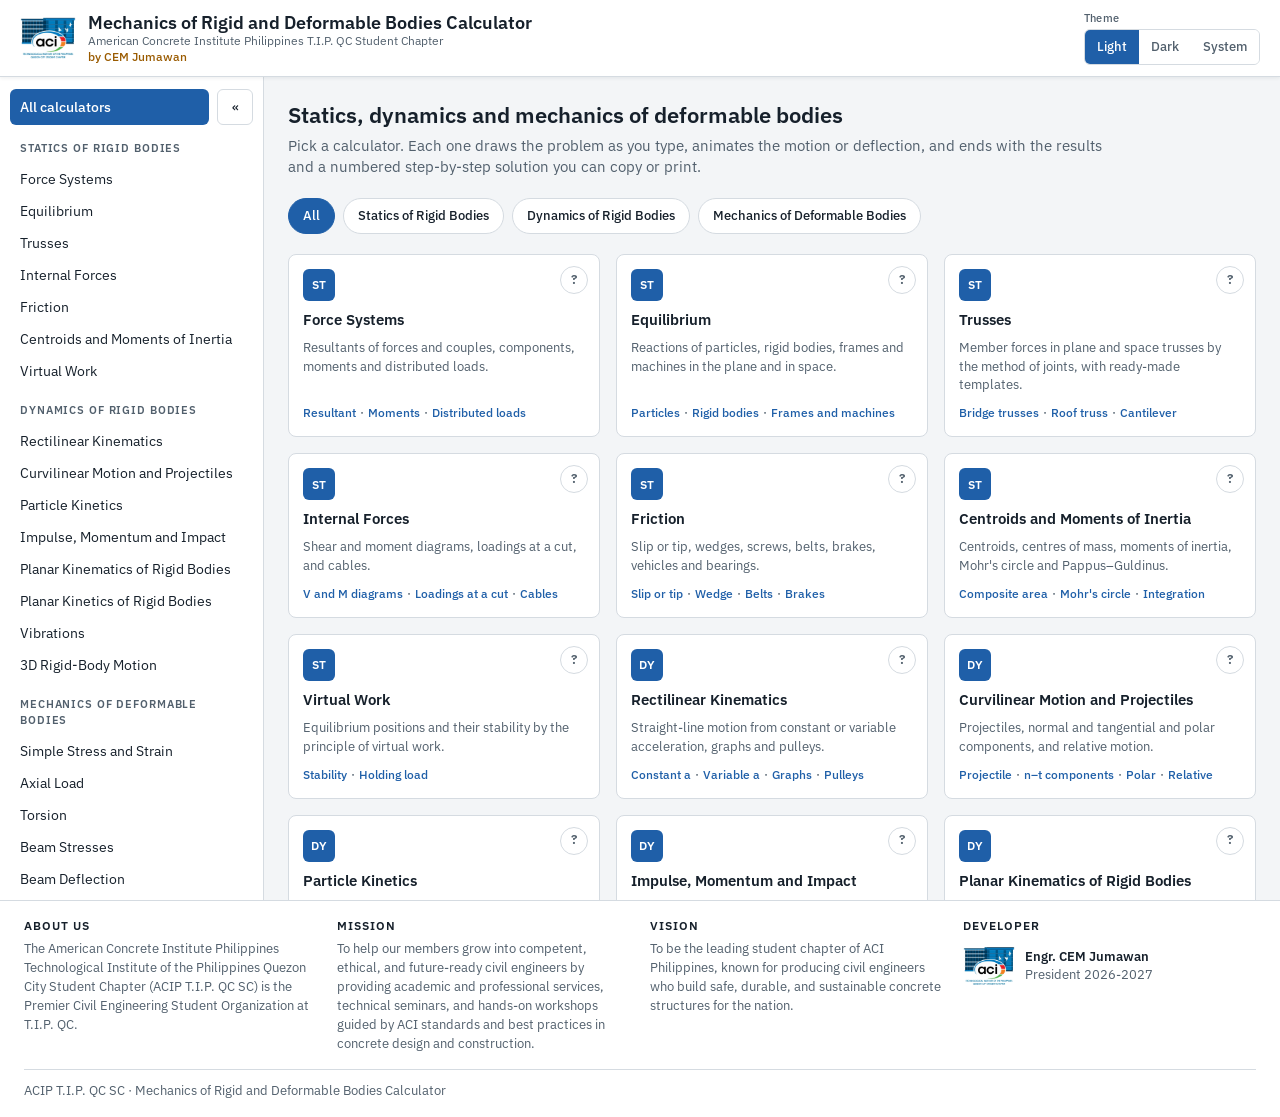
==== commit 020fbd10: "Add the All calculators page Opens first: every module as a card with its course badge, a short desc" ====
--- a/index.html
+++ b/index.html
@@ -68,7 +68,7 @@
   background: var(--panel); border-right: 1px solid var(--rule); padding: 12px 10px 20px;
 }
 .sidetop { display: flex; align-items: center; gap: 8px; }
-.sidetop .cur { flex: 1; min-width: 0; font-size: 14px; font-weight: 500; padding: 0 10px; color: var(--ink); white-space: nowrap; overflow: hidden; text-overflow: ellipsis; }
+.sidetop .navitem { flex: 1; min-width: 0; min-height: 36px; }
 .sidebtn {
   flex: none; height: 36px; min-width: 36px; padding: 0 10px; border: 1px solid var(--rule); border-radius: 6px;
   background: var(--panel); color: var(--ink); font: inherit; font-size: 13px; font-weight: 500; cursor: pointer;
@@ -91,11 +91,40 @@
 .railic:hover { border-color: var(--accent); color: var(--accent); }
 .railic.on { background: var(--accent); border-color: var(--accent); color: var(--accent-ink); }
 nav.side.rail { width: 57px; }
-nav.side.rail .navlist, nav.side.rail .cur { display: none; }
+nav.side.rail .navlist, nav.side.rail .sidetop .navitem { display: none; }
 nav.side.rail .railonly { display: flex; }
 
 main { flex: 1; position: relative; min-width: 0; min-height: 0; }
 main iframe { position: absolute; inset: 0; width: 100%; height: 100%; border: 0; display: block; background: var(--paper); }
+
+/* All calculators: every module as a card, with course filters. */
+.home { position: absolute; inset: 0; overflow-y: auto; padding: 24px; }
+.home .in { max-width: 1400px; display: flex; flex-direction: column; gap: 20px; }
+.home h2 { margin: 0; font-size: 22px; font-weight: 600; line-height: 1.25; }
+.home .lead { margin: 6px 0 0; color: var(--muted); max-width: 820px; }
+.pills { display: flex; flex-wrap: wrap; gap: 8px; }
+.pillbtn { font: inherit; font-size: 13px; font-weight: 500; color: var(--ink); background: var(--panel); border: 1px solid var(--rule); border-radius: 18px; height: 36px; padding: 0 14px; cursor: pointer; }
+.pillbtn:hover { border-color: var(--accent); }
+.pillbtn[aria-pressed="true"] { background: var(--accent); border-color: var(--accent); color: var(--accent-ink); }
+.cards { display: grid; grid-template-columns: repeat(auto-fill, minmax(250px, 1fr)); gap: 16px; }
+.mcardwrap { position: relative; display: flex; }
+.mcard { flex: 1; display: flex; flex-direction: column; gap: 8px; min-height: 160px; padding: 14px; text-align: left; color: var(--ink); background: var(--panel); border: 1px solid var(--rule); border-radius: 8px; cursor: pointer; }
+.mcard:hover { border-color: var(--accent); }
+.mc-ic { width: 32px; height: 32px; border-radius: 6px; background: var(--accent); color: var(--accent-ink); font-size: 12px; font-weight: 600; display: flex; align-items: center; justify-content: center; }
+.mc-t { font-weight: 600; font-size: 15px; padding-right: 30px; }
+.mc-d { font-size: 13px; color: var(--muted); }
+.mc-f { margin-top: auto; font-size: 12px; font-weight: 500; line-height: 1.6; }
+.mc-f a { color: var(--accent); text-decoration: none; }
+.mc-f a:hover { text-decoration: underline; }
+.mc-f .dot { color: var(--muted); padding: 0 4px; }
+.mc-q { position: absolute; top: 12px; right: 12px; width: 28px; height: 28px; border-radius: 14px; border: 1px solid var(--rule); background: var(--panel); color: var(--muted); font: inherit; font-size: 13px; font-weight: 600; cursor: pointer; }
+.mc-q:hover, .mc-q[aria-expanded="true"] { border-color: var(--accent); color: var(--accent); }
+.pop { position: absolute; z-index: 10; top: 46px; right: 8px; left: 8px; background: var(--panel); border: 1px solid var(--accent); border-radius: 8px; padding: 10px 12px; font-size: 13px; box-shadow: 0 6px 18px rgba(22, 32, 43, .15); }
+.pop b { display: block; font-size: 11px; font-weight: 600; letter-spacing: .08em; text-transform: uppercase; color: var(--muted); margin-bottom: 4px; }
+.pop ul { margin: 0; padding-left: 18px; }
+.pop li { padding: 2px 0; }
+.pop a { color: var(--accent); text-decoration: none; }
+.pop a:hover { text-decoration: underline; }
 
 /* Footer */
 footer.foot { background: var(--panel); border-top: 1px solid var(--rule); color: var(--muted); font-size: 13px; padding: 16px 24px calc(16px + env(safe-area-inset-bottom, 0px)); }
@@ -116,10 +145,10 @@
   .body { flex-direction: column; }
   /* Phones: the module list folds into a "Modules" button above the solver. */
   nav.side, nav.side.rail { width: auto; overflow: visible; border-right: 0; border-bottom: 1px solid var(--rule); padding: 8px 12px; }
-  nav.side.rail .navlist, nav.side.rail .cur { display: block; }
+  nav.side.rail .navlist, nav.side.rail .sidetop .navitem { display: flex; }
+  .home { position: static; padding: 16px; }
   nav.side .railonly, #railBtn { display: none !important; }
   #navToggle { display: inline-block; }
-  .sidetop .cur { padding: 0 4px; }
   nav.side:not(.open) .navlist { display: none; }
   .navlist { padding-bottom: 8px; }
   /* On phones the solver frame is sized to its whole content (see fit below), so the page
@@ -133,14 +162,14 @@
 <body>
 <div class="shell">
 <header class="top">
-  <div class="brand">
+  <a class="brand" href="#home" id="brandLink">
     <img src="logo.png" width="56" height="56" alt="ACI Philippines T.I.P. Quezon City Student Chapter logo">
     <div>
       <h1>Mechanics of Rigid and Deformable Bodies Calculator</h1>
       <p>American Concrete Institute Philippines T.I.P. QC Student Chapter</p>
       <p class="by">by CEM Jumawan</p>
     </div>
-  </div>
+  </a>
   <div class="ctrls">
     <div class="ctrl"><span id="themeLbl">Theme</span>
       <div class="seg theme" role="radiogroup" aria-labelledby="themeLbl">
@@ -152,7 +181,7 @@
 <div class="body">
 <nav class="side" id="side" aria-label="Modules">
   <div class="sidetop">
-    <span class="cur" id="navCur">Modules</span>
+    <button type="button" class="navitem" id="homeBtn">All calculators</button>
     <button type="button" class="sidebtn" id="navToggle" aria-expanded="false" aria-controls="navList">Modules</button>
     <button type="button" class="sidebtn" id="railBtn" aria-label="Hide the module list" title="Hide the module list">&laquo;</button>
   </div>
@@ -191,12 +220,28 @@
     </div>
   </div>
   <div class="railonly">
+    <button type="button" class="railic" data-pane="home" title="All calculators">All</button>
     <button type="button" class="railic" data-pane="statics" title="Statics of Rigid Bodies">ST</button>
     <button type="button" class="railic" data-pane="dynamics" title="Dynamics of Rigid Bodies">DY</button>
     <button type="button" class="railic" data-pane="mdb" title="Mechanics of Deformable Bodies">MD</button>
   </div>
 </nav>
 <main>
+  <section class="home" id="homePage" aria-labelledby="homeTitle" hidden>
+    <div class="in">
+      <div>
+        <h2 id="homeTitle">Statics, dynamics and mechanics of deformable bodies</h2>
+        <p class="lead">Pick a calculator. Each one draws the problem as you type, animates the motion or deflection, and ends with the results and a numbered step-by-step solution you can copy or print.</p>
+      </div>
+      <div class="pills" role="group" aria-label="Show calculators for">
+        <button type="button" class="pillbtn" data-f="all" aria-pressed="true">All</button>
+        <button type="button" class="pillbtn" data-f="statics" aria-pressed="false">Statics of Rigid Bodies</button>
+        <button type="button" class="pillbtn" data-f="dynamics" aria-pressed="false">Dynamics of Rigid Bodies</button>
+        <button type="button" class="pillbtn" data-f="mdb" aria-pressed="false">Mechanics of Deformable Bodies</button>
+      </div>
+      <div class="cards" id="cards"></div>
+    </div>
+  </section>
   <iframe id="pane-statics" title="Statics of Rigid Bodies solver" data-src="st/index.html" hidden></iframe>
   <iframe id="pane-dynamics" title="Dynamics of Rigid Bodies solver" data-src="dy/index.html" hidden></iframe>
   <iframe id="pane-mdb" title="Mechanics of Deformable Bodies solver" data-src="md/index.html" hidden></iframe>
@@ -273,7 +318,7 @@
     if (!mod || !grp.querySelector('[data-mod="' + mod + '"]')) mod = grp.querySelector('.navitem').dataset.mod;
     all('.navitem').forEach(function (b) {
       var on = b.parentNode === grp && b.dataset.mod === mod;
-      if (on) { b.setAttribute('aria-current', 'page'); document.getElementById('navCur').textContent = b.textContent; }
+      if (on) b.setAttribute('aria-current', 'page');
       else b.removeAttribute('aria-current');
     });
     all('.railic').forEach(function (b) { b.classList.toggle('on', b.dataset.pane === id); });
@@ -285,9 +330,21 @@
     for (var id in PKEY) if (PKEY[id] === key && id === current) mark(id, mod);
   };
 
+  var home = document.getElementById("homePage"), homeBtn = document.getElementById('homeBtn');
+  function showHome() {
+    current = 'home';
+    home.hidden = false;
+    frames().forEach(function (fr) { fr.hidden = true; });
+    homeBtn.setAttribute('aria-current', 'page');
+    all('.navlist .navitem').forEach(function (b) { b.removeAttribute('aria-current'); });
+    all('.railic').forEach(function (b) { b.classList.toggle('on', b.dataset.pane === 'home'); });
+    if (location.hash !== '#home') { try { history.replaceState(null, '', '#home'); } catch (e) {} }
+  }
   function select(id, mod) {
+    if (id === 'home') { showHome(); return; }
     if (ids.indexOf(id) < 0) id = ids[0];
     current = id;
+    home.hidden = true; homeBtn.removeAttribute('aria-current');
     if (mod) {
       var fr0 = document.getElementById('pane-' + id), app = null;
       try { app = fr0.getAttribute('src') && fr0.contentWindow && fr0.contentWindow.App; } catch (e) {}
@@ -317,6 +374,77 @@
     });
   });
   all('.railic').forEach(function (b) { b.addEventListener('click', function () { select(b.dataset.pane); }); });
+  homeBtn.addEventListener('click', function () { select('home'); if (phone.matches) openList(false); });
+  document.getElementById('brandLink').addEventListener('click', function (e) { e.preventDefault(); select('home'); window.scrollTo(0, 0); });
+
+  // All calculators page. The topic links open a module with that kind of problem chosen.
+  var CAT = { statics: ['ST', 'Statics of Rigid Bodies'], dynamics: ['DY', 'Dynamics of Rigid Bodies'], mdb: ['MD', 'Mechanics of Deformable Bodies'] };
+  var INFO = {"forces":{"d":"Resultants of forces and couples, components, moments and distributed loads.","t":["Resultant of coplanar forces","Cartesian vectors and direction angles","Component of a force along a line","Moment about a point and about an axis","Coplanar system: force and couple, single resultant","3D system: force and couple, wrench","Resultant of distributed loads"],"s":[["Resultant",0],["Moments",3],["Distributed loads",6]]},"equil":{"d":"Reactions of particles, rigid bodies, frames and machines in the plane and in space.","t":["Particle in a plane","Particle held by three cables in space","Rigid body in a plane (supports and reactions)","Rigid body in space (bearings, ball joints, cables)","Frames, machines and compound beams","Cords, springs, rings and pulleys (several joints)"],"s":[["Particles",0],["Rigid bodies",2],["Frames and machines",4]]},"truss":{"d":"Member forces in plane and space trusses by the method of joints, with ready-made templates.","t":["Pratt (bridge)","Howe (bridge)","Warren (no verticals)","Pitched roof truss","Cantilever truss from a wall"],"s":[["Bridge trusses",0],["Roof truss",3],["Cantilever",4]]},"internal":{"d":"Shear and moment diagrams, loadings at a cut, and cables.","t":["Shear and moment diagrams","Internal loadings at a cut","Pipe assembly in space: loadings at a section","Cable with concentrated loads","Cable with a uniform load (parabola)","Cable under its own weight (catenary)"],"s":[["V and M diagrams",0],["Loadings at a cut",1],["Cables",3]]},"friction":{"d":"Slip or tip, wedges, screws, belts, brakes, vehicles and bearings.","t":["Block on a floor or slope: slip or tip","Block sliding on an incline","Ladder against a wall","Wedge","Square-threaded screw","Belt, rope or V-belt over drums; band brakes","Vehicle on wheels (car, truck, cart)","Bearings and rolling resistance","Two bodies: joined or stacked blocks, person and crate","Spool, hoop or disk against a floor and a wall","Block brake or pawl on a wheel"],"s":[["Slip or tip",0],["Wedge",3],["Belts",5],["Brakes",10]]},"section":{"d":"Centroids, centres of mass, moments of inertia, Mohr's circle and Pappus–Guldinus.","t":["Composite area: centroid and moments of inertia","Inclined axes and Mohr's circle (I_x, I_y, I_xy known)","Composite wire: centroid","Composite body: centre of mass","Pappus and Guldinus: surface and volume of revolution","By integration: area under curves, rod, solid of revolution, fluid pressure"],"s":[["Composite area",0],["Mohr's circle",1],["Integration",5]]},"vwork":{"d":"Equilibrium positions and their stability by the principle of virtual work.","t":["The equilibrium positions and their stability","The load or value that holds a given position"],"s":[["Stability",0],["Holding load",1]]},"rect":{"d":"Straight-line motion from constant or variable acceleration, graphs and pulleys.","t":["Constant acceleration or free fall","Two particles on the same line","s, v or a given as a function of time","Acceleration given as a function of velocity","Acceleration given as a function of position","Erratic motion from a v–t or a–t graph","Blocks joined by cords and pulleys (dependent motion)"],"s":[["Constant a",0],["Variable a",2],["Graphs",5],["Pulleys",6]]},"curv":{"d":"Projectiles, normal and tangential and polar components, and relative motion.","t":["Projectile","Path y = f(x) or a circle: normal and tangential components","Cylindrical (polar) components r(t), θ(t)","Relative motion of two particles"],"s":[["Projectile",0],["n–t components",1],["Polar",2],["Relative",3]]},"pkin":{"d":"Force and acceleration, work and energy, and impulse for particles.","t":["Block on a floor or incline","Two blocks joined by a cord","Block and spring","Car on a flat or banked curve","Particle on a vertical circle","Stacked blocks and plates","Block on a wedge pushed along a floor","Particle in cylindrical coordinates (r, θ, z)","Vehicle or hoist driven by a motor (power)","Satellite or rocket in orbit (central force)"],"s":[["Blocks",0],["Curves",3],["Power",8],["Orbits",9]]},"impact":{"d":"Impact, impulse and momentum, fluid streams and variable mass.","t":["Central impact of two bodies","Oblique impact of two smooth disks","Ball striking a fixed wall or floor","Ball dropped and bouncing on a floor","Impulse from a force–time graph","Conservation of momentum (recoil, throws, block onto a cart)","Angular impulse and momentum","Steady fluid stream on a vane or pipe","Variable mass (sand on a car, rockets, jets)"],"s":[["Central impact",0],["Oblique impact",1],["Momentum",5],["Variable mass",8]]},"rbmotion":{"d":"Velocities and accelerations of gears, linkages, rolling wheels and rotating frames.","t":["Rotation about a fixed axis (gears, belts)","Slider-crank","Four-bar linkage","Wheel or spool rolling without slipping","Bar sliding on a wall and a floor","Absolute motion: cam or linkage, s = f(θ)","Slotted link driven by a peg","Rotating frame and Coriolis acceleration","Planetary gears","Double collar on a rotating rod and a fixed circle"],"s":[["Gears",0],["Slider-crank",1],["Four-bar",2],["Rolling",3]]},"rbforce":{"d":"Equations of motion and energy for bodies in translation, rotation and plane motion.","t":["Moment of inertia of a composite body","Vehicle accelerating or braking (translation)","Pendulum on a fixed pin (rotation)","Drum lowering a block (rotation)","Wheel or spool rolling (general plane motion)","Two wheels joined by a link on a slope","Arm driving gears round a fixed gear (work and energy)","Two bars released from rest (energy)","Eccentric impact"],"s":[["Translation",1],["Rotation",2],["Plane motion",4],["Energy",7]]},"vib":{"d":"Natural frequency, damping and forced vibration of springs and pendulums.","t":["Mass on springs (damping and forcing allowed)","Simple pendulum","Body swinging on a pin (compound pendulum)","Torsional pendulum","Block on a cord over a disk, held by a spring (energy method)","Cylinder rolling against a spring (energy method)","Bar on a pin with a spring and a dashpot (damping allowed)"],"s":[["Springs",0],["Pendulums",1],["Energy method",4]]},"rb3d":{"d":"Angular motion, inertia, momentum and gyroscopic motion in three dimensions.","t":["Angular velocity and acceleration, and the motion of a point","Moments and products of inertia of a body","Angular momentum and kinetic energy","Equations of motion and bearing reactions","Gyroscope or top in steady precession","Torque-free motion (satellite, projectile)"],"s":[["Kinematics",0],["Inertia",1],["Gyroscope",4]]},"stress":{"d":"Normal and shear stress and strain, joints, allowable stress and test data.","t":["Bar under an axial load","Weight hung from two rods","Bolted or pinned joint","Size a part from an allowable stress","Stress-strain diagram from test data","Block in shear (shear strain)"],"s":[["Axial bar",0],["Joints",2],["Allowable stress",3]]},"axial":{"d":"Elongation and stress of axially loaded and statically indeterminate members.","t":["Stepped bar with loads along it","Members side by side under a rigid cap","Rigid bar on rods or posts","Stress concentration at a hole or fillet"],"s":[["Stepped bar",0],["Indeterminate",1],["Rigid bar",2]]},"torsion":{"d":"Shear stress and angle of twist of shafts, and power transmission.","t":["Stepped shaft with torques along it","Shaft transmitting power","Tube bonded to a core","Square, triangular or elliptical shaft"],"s":[["Stepped shaft",0],["Power",1],["Non-circular",3]]},"beamstress":{"d":"Bending and shear stress, shear flow, unsymmetric bending and beam design.","t":["Bending stress (flexure formula)","Shear stress (shear formula)","Shear flow and fastener spacing","Bending about an inclined axis","Design: size or check a beam"],"s":[["Flexure",0],["Shear",1],["Shear flow",2],["Design",4]]},"deflect":{"d":"Elastic curve by integration and superposition, including indeterminate beams.","t":["Integration (elastic curve)","Superposition of standard cases","Indeterminate beam (redundants)"],"s":[["Integration",0],["Superposition",1],["Indeterminate",2]]},"combined":{"d":"Stresses at a point under combined loads, pressure vessels and off-centre loads.","t":["Stresses at a point of a loaded section","Thin-walled pressure vessel","Post with an off-centre load"],"s":[["At a point",0],["Pressure vessel",1],["Off-centre load",2]]},"transform":{"d":"Principal stresses and strains, Mohr's circle, strain rosettes and Hooke's law.","t":["Plane stress: turned element and principal stresses","Plane strain: turned element and principal strains","Strain rosette readings","Generalized Hooke's law"],"s":[["Plane stress",0],["Plane strain",1],["Rosette",2]]},"buckle":{"d":"Euler critical load, slenderness and column sizing.","t":["A, I_x and I_y typed in","Round bar, tube or rectangle","W shape from the table"],"s":[["Typed section",0],["Round or rectangle",1],["W shape",2]]}};
+  function el(tag, attrs, kids) {
+    var n = document.createElement(tag);
+    for (var k in attrs || {}) { if (k === 'text') n.textContent = attrs[k]; else n.setAttribute(k, attrs[k]); }
+    (kids || []).forEach(function (c) { if (c) n.appendChild(c); });
+    return n;
+  }
+  // Choose a problem type in the module's first list that offers it, once the solver is ready.
+  function chooseType(pane, text) {
+    var fr = document.getElementById('pane-' + pane), tries = 0;
+    (function go() {
+      var d = null;
+      try { d = fr.contentWindow && fr.contentWindow.App && fr.contentDocument; } catch (e) {}
+      var sel = d && Array.prototype.slice.call(d.querySelectorAll('#controls select')).filter(function (s) {
+        return Array.prototype.some.call(s.options, function (o) { return o.text === text; });
+      })[0];
+      if (!sel) { if (++tries < 50) setTimeout(go, 100); return; }
+      var opt = Array.prototype.filter.call(sel.options, function (o) { return o.text === text; })[0];
+      if (sel.value !== opt.value) { sel.value = opt.value; sel.dispatchEvent(new Event('change', { bubbles: true })); }
+    })();
+  }
+  function open(pane, mod, type) {
+    select(pane, mod);
+    if (type) setTimeout(function () { chooseType(pane, type); }, 0);
+    window.scrollTo(0, 0);
+  }
+  function closePops(except) {
+    all('.pop').forEach(function (p) { if (p !== except) { p.hidden = true; var q = p.parentNode.querySelector('.mc-q'); if (q) q.setAttribute('aria-expanded', 'false'); } });
+  }
+  var cards = document.getElementById('cards');
+  all('.navgrp').forEach(function (grp) {
+    var pane = grp.dataset.pane;
+    Array.prototype.forEach.call(grp.querySelectorAll('.navitem'), function (b) {
+      var mod = b.dataset.mod, inf = INFO[mod], title = b.textContent;
+      function link(label, type) {
+        var a = el('a', { href: '#' + pane + '/' + mod, text: label });
+        a.addEventListener('click', function (e) { e.preventDefault(); e.stopPropagation(); open(pane, mod, type); });
+        return a;
+      }
+      var foot = el('div', { class: 'mc-f' });
+      inf.s.forEach(function (x, i) { if (i) foot.appendChild(el('span', { class: 'dot', text: '·' })); foot.appendChild(link(x[0], inf.t[x[1]])); });
+      var card = el('div', { class: 'mcard', role: 'link', tabindex: '0', 'aria-label': title + ', ' + CAT[pane][1] }, [
+        el('div', { class: 'mc-ic', 'aria-hidden': 'true', text: CAT[pane][0] }),
+        el('div', { class: 'mc-t', text: title }),
+        el('div', { class: 'mc-d', text: inf.d }),
+        foot
+      ]);
+      card.addEventListener('click', function () { open(pane, mod); });
+      card.addEventListener('keydown', function (e) { if (e.key === 'Enter' || e.key === ' ') { e.preventDefault(); open(pane, mod); } });
+      var list = el('ul');
+      inf.t.forEach(function (t) { list.appendChild(el('li', null, [link(t, t)])); });
+      var pop = el('div', { class: 'pop', id: 'pop-' + mod }, [el('b', { text: 'Problems it solves' }), list]);
+      pop.hidden = true;
+      var q = el('button', { type: 'button', class: 'mc-q', 'aria-expanded': 'false', 'aria-controls': 'pop-' + mod, 'aria-label': 'Problems ' + title + ' solves', title: 'Problems it solves', text: '?' });
+      q.addEventListener('click', function (e) { e.stopPropagation(); var show = pop.hidden; closePops(pop); pop.hidden = !show; q.setAttribute('aria-expanded', show ? 'true' : 'false'); });
+      cards.appendChild(el('div', { class: 'mcardwrap', 'data-pane': pane }, [card, q, pop]));
+    });
+  });
+  document.addEventListener('click', function (e) { if (!e.target.closest || !e.target.closest('.pop')) closePops(null); });
+  document.addEventListener('keydown', function (e) { if (e.key === 'Escape') closePops(null); });
+  all('.pillbtn').forEach(function (p) {
+    p.addEventListener('click', function () {
+      all('.pillbtn').forEach(function (x) { x.setAttribute('aria-pressed', x === p ? 'true' : 'false'); });
+      all('.mcardwrap').forEach(function (c) { c.hidden = p.dataset.f !== 'all' && c.dataset.pane !== p.dataset.f; });
+    });
+  });
   // Wide screens: the module list can fold to a narrow rail, remembered for next time.
   var rail = document.getElementById('railBtn');
   function setRail(on, save) {
@@ -389,8 +517,9 @@
   };
 
   var hash = (location.hash || '').slice(1).split('/');
+  // The All calculators page opens first, unless the link names a course or module.
   if (hash[0] && ids.indexOf(hash[0]) >= 0) select(hash[0], hash[1] || null);
-  else select(stored() || ids[0]);
+  else select('home');
 })();
 </script>
 </body>
